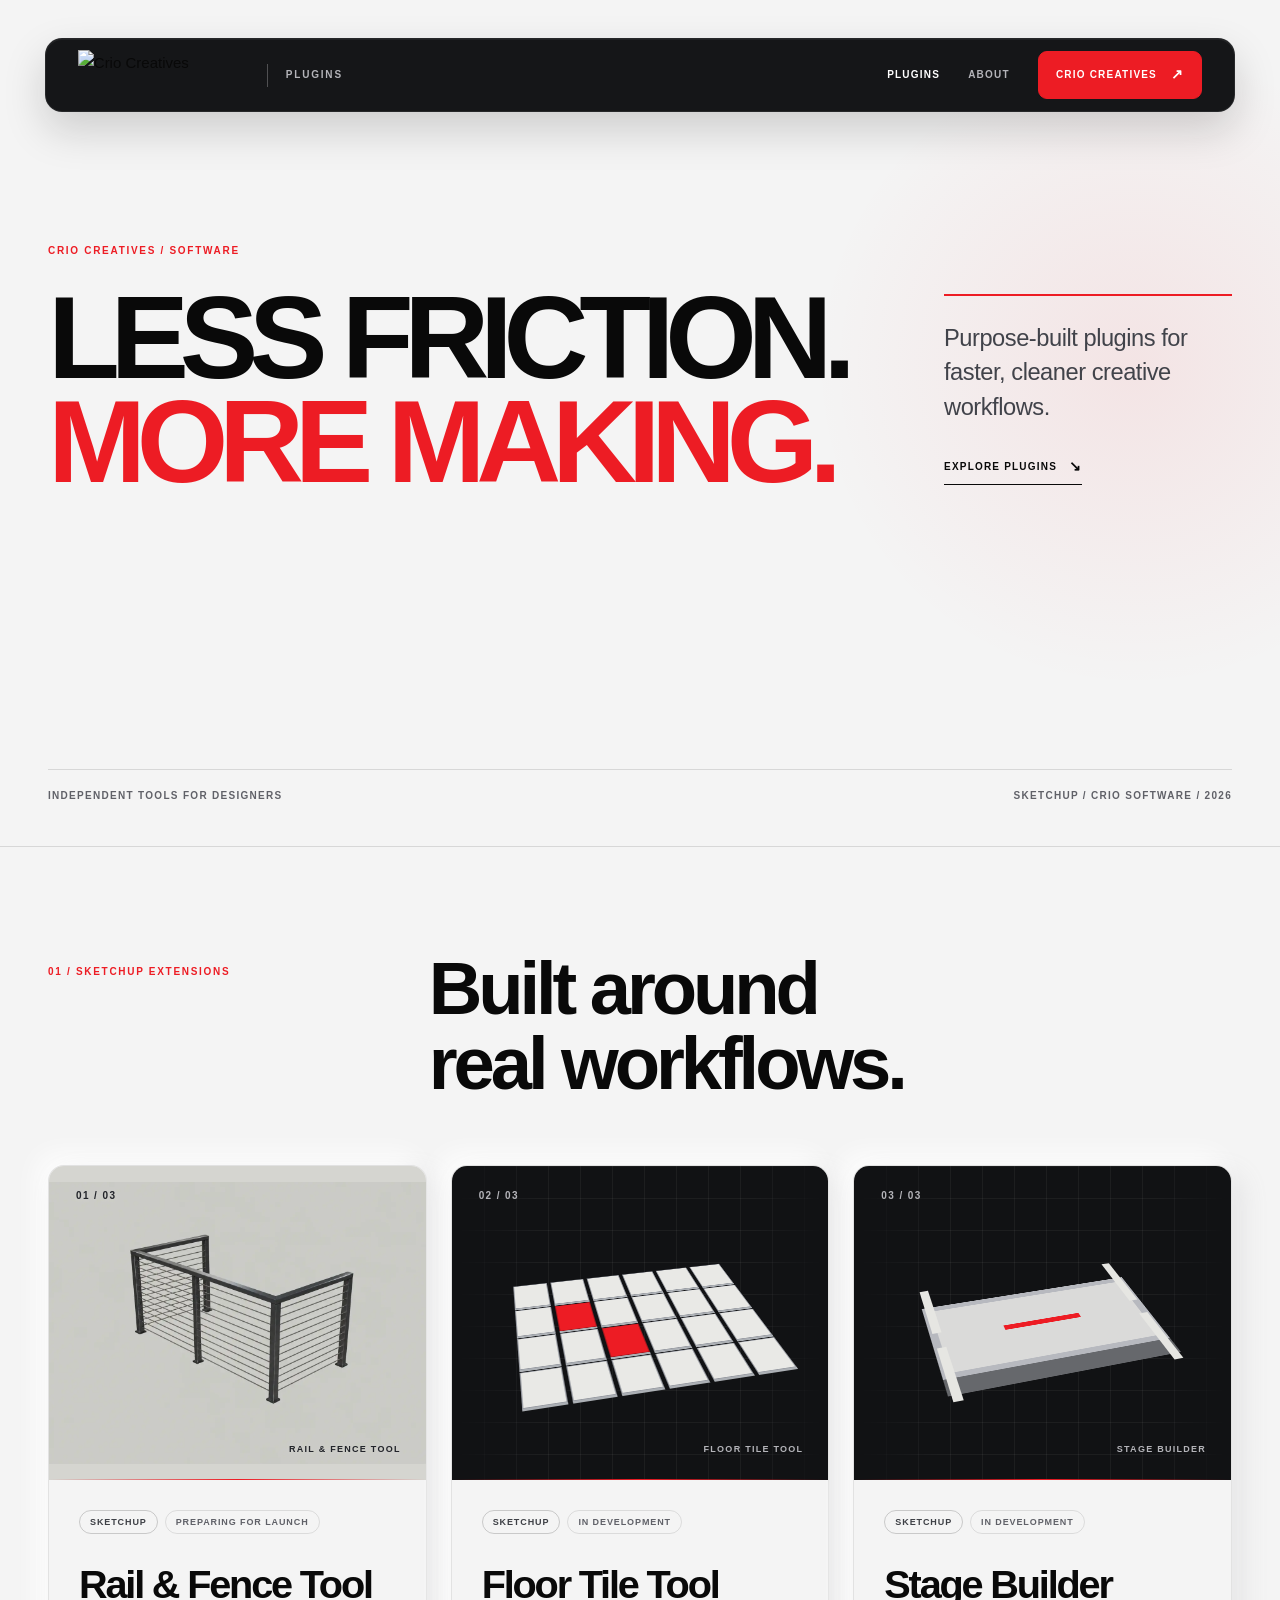
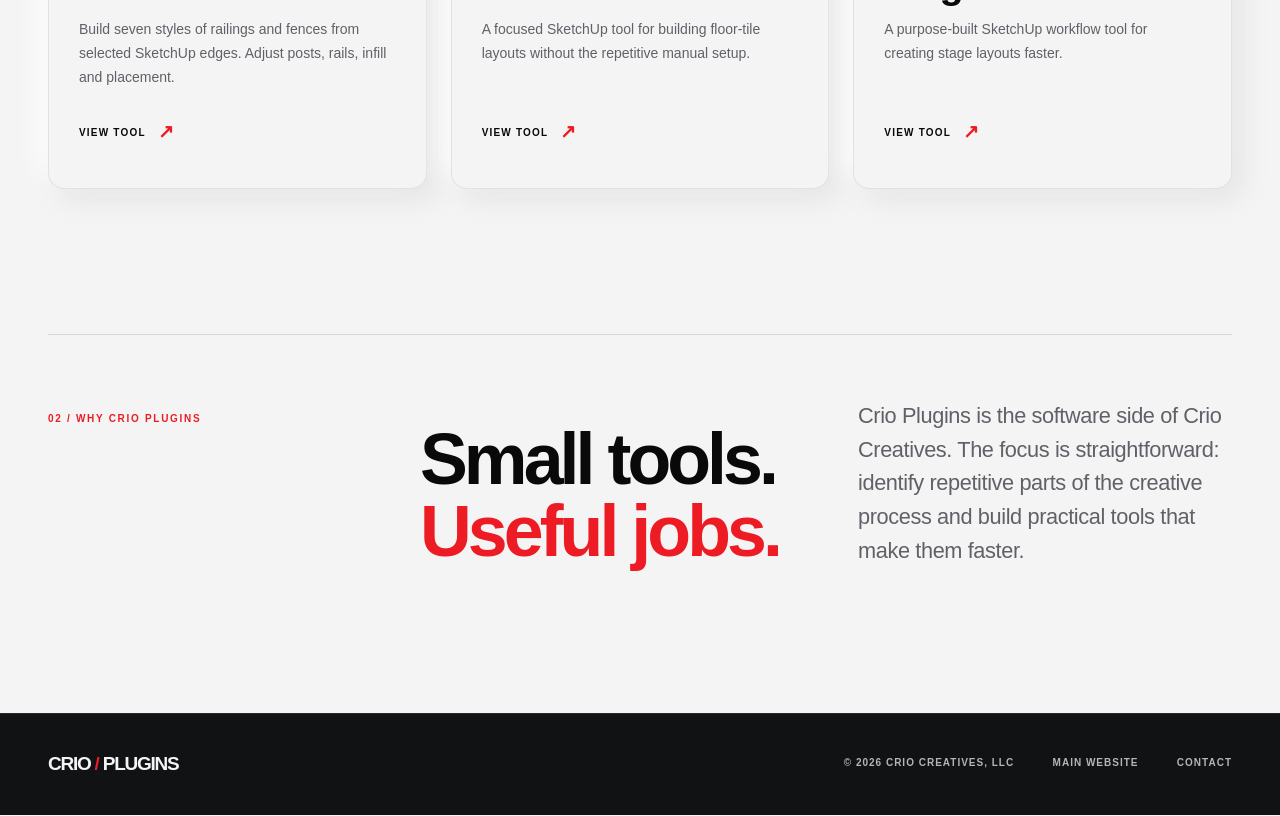
==== index.html @ ac2f6538 "Launch Rail & Fence Tool product presentation and preset gallery" ====
<!doctype html>
<html lang="en">
<head>
<meta charset="utf-8">
<meta name="viewport" content="width=device-width,initial-scale=1,viewport-fit=cover">
<meta name="description" content="Purpose-built SketchUp plugins and creative workflow tools from Crio Creatives.">
<meta name="theme-color" content="#F4F4F4">
<title>Crio Plugins — SketchUp Workflow Extensions | Crio Creatives</title>
<link rel="icon" type="image/png" href="https://criocreatives.com/assets/logos/Crio%20Creatives%20Logo%20favicon.png">
<link rel="stylesheet" href="/style.css?v=3">
</head>
<body>
<a class="skip-link" href="#main">Skip to content</a>
<header class="site-header" id="site-header">
  <div class="header-inner">
    <a class="brand" href="/" aria-label="Crio Plugins home"><img class="header-logo" src="https://criocreatives.com/assets/logos/Crio%20Creatives%20Logo%20wide%20white.svg" alt="Crio Creatives"><span class="brand-section">Plugins</span></a>
    <button class="menu-toggle" type="button" aria-controls="site-nav" aria-expanded="false">Menu</button>
    <nav class="site-nav" id="site-nav" aria-label="Primary navigation">
      <a href="/#plugins" aria-current="page">Plugins</a>
      <a href="/#about">About</a>
      <a class="nav-main" href="https://criocreatives.com/">Crio Creatives</a>
    </nav>
  </div>
</header>
<main id="main">
  <section class="hero" aria-labelledby="hero-title">
    <div class="frame hero-grid">
      <div><p class="eyebrow">Crio Creatives / Software</p><h1 id="hero-title">Less friction.<br><em>More making.</em></h1></div>
      <div class="hero-side"><p>Purpose-built plugins for faster, cleaner creative workflows.</p><a class="text-link" href="#plugins">Explore plugins</a></div>
    </div>
    <div class="frame hero-rule"><span>Independent tools for designers</span><span>SketchUp / Crio software / 2026</span></div>
  </section>
  <section class="plugins" id="plugins" aria-labelledby="plugins-title">
    <div class="frame">
      <div class="section-head"><p class="eyebrow">01 / SketchUp extensions</p><h2 id="plugins-title">Built around<br>real workflows.</h2></div>
      <div class="product-grid">
    <a class="tool-card" href="/rail-fence-tool/" aria-label="View Rail & Fence Tool">
      <div class="tool-visual tool-visual--photo" aria-hidden="true"><span class="product-number">01 / 03</span><img class="card-product-image" src="/assets/rail-fence/cable-railing.webp" alt="" loading="lazy" decoding="async"><span class="visual-label">RAIL &amp; FENCE TOOL</span></div>
      <div class="tool-info"><div class="tags"><span class="tag">SketchUp</span><span class="tag muted">Preparing for launch</span></div>
        <h3>Rail &amp; Fence Tool</h3><p>Build seven styles of railings and fences from selected SketchUp edges. Adjust posts, rails, infill and placement.</p><span class="view">View tool</span>
      </div>
    </a>
    <a class="tool-card" href="/floor-tile-tool/" aria-label="View Floor Tile Tool">
      <div class="tool-visual tile-visual" aria-hidden="true"><span class="product-number">02 / 03</span><div class="tile-field"><i></i><i></i><i></i><i></i><i></i><i></i><i></i><i></i><i></i><i></i><i></i><i></i><i></i><i></i><i></i><i></i><i></i><i></i><i></i><i></i><i></i><i></i><i></i><i></i></div><span class="visual-label">FLOOR TILE TOOL</span></div>
      <div class="tool-info"><div class="tags"><span class="tag">SketchUp</span><span class="tag muted">In development</span></div>
        <h3>Floor Tile Tool</h3><p>A focused SketchUp tool for building floor-tile layouts without the repetitive manual setup.</p><span class="view">View tool</span>
      </div>
    </a>
    <a class="tool-card" href="/stage-builder/" aria-label="View Stage Builder">
      <div class="tool-visual stage-visual" aria-hidden="true"><span class="product-number">03 / 03</span><div class="stage-art"><div class="deck"></div><i></i><i></i><i></i><i></i></div><span class="visual-label">STAGE BUILDER</span></div>
      <div class="tool-info"><div class="tags"><span class="tag">SketchUp</span><span class="tag muted">In development</span></div>
        <h3>Stage Builder</h3><p>A purpose-built SketchUp workflow tool for creating stage layouts faster.</p><span class="view">View tool</span>
      </div>
    </a>
      </div>
    </div>
  </section>
  <section class="manifesto" id="about" aria-labelledby="about-title">
    <div class="frame manifesto-inner"><p class="eyebrow">02 / Why Crio Plugins</p><div class="manifesto-grid">
      <h2 id="about-title">Small tools.<br><span class="accent">Useful jobs.</span></h2>
      <p>Crio Plugins is the software side of Crio Creatives. The focus is straightforward: identify repetitive parts of the creative process and build practical tools that make them faster.</p>
    </div></div>
  </section>
</main>
<footer><div class="frame footer-inner"><a href="/" class="footer-wordmark" aria-label="Crio Plugins home">CRIO <i>/</i> PLUGINS</a><div class="footer-meta"><span>© 2026 Crio Creatives, LLC</span><a href="https://criocreatives.com/">Main website</a><a href="https://criocreatives.com/#contact">Contact</a></div></div></footer>
<script src="/site.js?v=3"></script>
<!-- LibreCounter analytics preserved -->
<img src="https://librecounter.org/hidden.svg" referrerpolicy="unsafe-url" alt="" width="1" height="1" style="position:absolute;width:1px;height:1px;overflow:hidden;clip:rect(0 0 0 0);white-space:nowrap">
</body></html>
---- style.css ----
/* Crio Plugins / Light Editorial x Restrained Neumorphism / October 2026 */
:root{
  color-scheme:light;
  --paper:#F4F4F4;--surface:#F4F4F4;--ink:#090909;--charcoal:#111214;
  --red:#ED1C24;--muted:#606168;--faint:#8B8D94;--line:rgba(9,9,9,.12);
  --display:Helvetica,Arial,sans-serif;
  --body:"Century Gothic","Avenir Next",Avenir,Arial,sans-serif;
  --raise:10px 10px 27px rgba(150,151,158,.16),-10px -10px 27px rgba(255,255,255,.95);
  --inset:inset 5px 5px 12px rgba(140,142,153,.14),inset -5px -5px 12px rgba(255,255,255,.92);
}
*,*::before,*::after{box-sizing:border-box}
html{scroll-behavior:smooth;scroll-padding-top:120px}
body{margin:0;min-width:320px;background:var(--paper);color:var(--ink);font:400 15px/1.7 var(--body);-webkit-font-smoothing:antialiased}
a{color:inherit;text-decoration:none}
button{font:inherit}
img{max-width:100%;display:block}
h1,h2,h3,h4{font-family:var(--display);letter-spacing:-.055em}
::selection{background:var(--red);color:#fff}
:focus-visible{outline:3px solid var(--red);outline-offset:5px}
.skip-link{position:absolute;top:-80px;left:20px;z-index:999;background:var(--red);color:white;padding:10px 18px}
.skip-link:focus{top:12px}
.frame{width:min(1360px,calc(100% - 96px));margin:0 auto}
.eyebrow,.micro{font:700 10px/1.5 var(--body);letter-spacing:.17em;text-transform:uppercase}
.eyebrow{margin:0 0 28px;color:var(--red)}
.micro{color:var(--faint)}
.rule{height:1px;background:var(--line)}
.accent{color:var(--red)}
/* Shared raised dark header and seamless scroll morph */
.site-header{
  position:fixed;top:var(--head-top,38px);left:var(--head-x,clamp(16px,3.5vw,64px));right:var(--head-x,clamp(16px,3.5vw,64px));
  z-index:100;min-height:74px;border-radius:var(--head-radius,17px);
  background:rgba(17,18,20,.98);border:1px solid rgba(255,255,255,.075);
  box-shadow:0 18px 42px rgba(15,16,20,.17),inset 0 1px 0 rgba(255,255,255,.05);
  backdrop-filter:blur(18px);-webkit-backdrop-filter:blur(18px);
}
.header-inner{display:flex;align-items:center;justify-content:space-between;gap:24px;min-height:72px;padding:6px clamp(17px,2.5vw,38px)}
.brand{display:flex;align-items:center;min-width:0;gap:18px}
.header-logo{width:171px;height:50px;object-fit:contain;object-position:left center}
.brand-section{display:inline-flex;align-items:center;min-height:23px;padding-left:18px;border-left:1px solid rgba(255,255,255,.25);font:700 10px/1.2 var(--body);letter-spacing:.18em;text-transform:uppercase;color:#B4B4B9}
.site-nav{display:flex;align-items:center;gap:clamp(16px,2.2vw,30px);font:700 10px/1.4 var(--body);letter-spacing:.12em;text-transform:uppercase}
.site-nav>a:not(.nav-main){color:#B4B4B9;transition:color .2s}
.site-nav>a:not(.nav-main):hover,.site-nav>a[aria-current="page"]{color:#fff}
.nav-main{display:inline-flex;align-items:center;gap:14px;border:1px solid var(--red);border-radius:9px;padding:13px 17px;background:var(--red);color:white;transition:transform .2s,background .2s}
.nav-main:hover{background:#c9141c;transform:translateY(-1px)}
.nav-main::after{content:"↗";font-size:14px;font-weight:700}
.menu-toggle{display:none;border:1px solid rgba(255,255,255,.2);border-radius:9px;background:#222327;color:#fff;padding:10px 15px;font-size:11px;font-weight:700;letter-spacing:.1em;text-transform:uppercase;cursor:pointer}
/* Editorial landing hero */
.hero{position:relative;padding:clamp(195px,19vw,278px) 0 43px;min-height:min(870px,94svh);display:flex;flex-direction:column;justify-content:space-between;overflow:hidden}
.hero::before{content:"";position:absolute;top:2%;right:-16%;width:min(700px,62vw);aspect-ratio:1;border-radius:50%;background:radial-gradient(circle,rgba(237,28,36,.075),transparent 65%);pointer-events:none}
.hero-grid{display:grid;grid-template-columns:minmax(0,1.65fr) minmax(265px,.58fr);gap:clamp(42px,6vw,120px);align-items:end;position:relative}
.hero h1{font-size:clamp(68px,9.2vw,154px);line-height:.88;margin:0;text-transform:uppercase;font-weight:800;letter-spacing:-.079em}
.hero h1 em{font-style:normal;color:var(--red)}
.hero-side{border-top:2px solid var(--red);padding-top:25px;margin-bottom:8px}
.hero-side p{font-size:clamp(18px,1.85vw,25px);line-height:1.45;letter-spacing:-.02em;color:#41434A;margin:0 0 28px}
.text-link,.back,.view,.inline-action{display:inline-flex;align-items:center;gap:12px;font:700 10px/1.3 var(--body);text-transform:uppercase;letter-spacing:.12em;padding-bottom:9px;border-bottom:1px solid var(--ink);transition:color .2s,border-color .2s}
.text-link::after,.inline-action::after{content:"↘";font-size:14px}
.text-link:hover,.back:hover,.inline-action:hover{color:var(--red);border-color:var(--red)}
.hero-rule{position:relative;display:flex;justify-content:space-between;gap:20px;padding-top:18px;border-top:1px solid var(--line);font:700 10px/1.5 var(--body);letter-spacing:.13em;text-transform:uppercase;color:var(--muted)}
/* Products */
.plugins{padding:105px 0 145px;border-top:1px solid var(--line)}
.section-head{display:grid;grid-template-columns:minmax(190px,.7fr) minmax(0,1.7fr);gap:50px;margin-bottom:63px;align-items:start}
.section-head h2{font-size:clamp(43px,5.8vw,86px);line-height:1.01;margin:0;max-width:1000px}
.section-head .eyebrow{margin-top:12px}
.product-grid{display:grid;grid-template-columns:repeat(3,minmax(0,1fr));gap:24px}
.tool-card{display:flex;flex-direction:column;min-width:0;overflow:hidden;border:1px solid rgba(9,9,9,.075);border-radius:16px;background:var(--surface);box-shadow:var(--raise);transition:transform .25s,box-shadow .25s,border-color .25s}
.tool-card:hover{transform:translateY(-5px);border-color:rgba(237,28,36,.35);box-shadow:13px 16px 33px rgba(136,139,149,.20),-9px -9px 24px rgba(255,255,255,.95)}
.tool-card:focus-visible{outline-offset:5px}
.tool-visual{min-height:280px;aspect-ratio:1.2;position:relative;display:grid;place-items:center;overflow:hidden;background:var(--charcoal);isolation:isolate}
.tool-visual::before,.showcase-illustration::before{content:"";position:absolute;inset:0;background-image:linear-gradient(rgba(255,255,255,.052) 1px,transparent 1px),linear-gradient(90deg,rgba(255,255,255,.052) 1px,transparent 1px);background-size:32px 32px;mask-image:linear-gradient(90deg,transparent,black 23%,black 80%,transparent);pointer-events:none}
.tool-visual::after{content:"";position:absolute;inset:auto 0 0;height:1px;background:linear-gradient(90deg,transparent,var(--red),transparent)}
.product-number,.visual-label{position:absolute;z-index:2;color:#B4B4B9;font:700 10px/1.4 var(--body);letter-spacing:.14em}
.product-number{left:27px;top:23px}.visual-label{bottom:24px;right:25px;text-transform:uppercase;font-size:9px}
.tool-info{padding:30px 30px 34px;min-height:308px;display:flex;flex-direction:column}
.tags{display:flex;flex-wrap:wrap;gap:7px}
.tag{display:inline-flex;align-items:center;border:1px solid rgba(9,9,9,.18);border-radius:999px;padding:5px 10px;font:700 9px/1.4 var(--body);letter-spacing:.10em;text-transform:uppercase;color:#3e4046}
.tag.muted{color:var(--muted);border-color:rgba(9,9,9,.1)}
.tool-info h3{font-size:clamp(28px,3.1vw,43px);line-height:1.03;margin:30px 0 12px}
.tool-info p{margin:0;font-size:14px;line-height:1.72;color:var(--muted);max-width:390px}
.view{margin-top:auto;padding-top:28px;align-self:flex-start;border-bottom:0;color:var(--ink)}
.view::after{content:"↗";color:var(--red);font-size:19px;transition:transform .2s}
.tool-card:hover .view::after{transform:translate(2px,-2px)}
/* Abstract CAD-like illustrations built from CSS to keep pages lightweight */
.tile-field{width:64%;aspect-ratio:1.2;display:grid;grid-template-columns:repeat(6,1fr);grid-template-rows:repeat(4,1fr);gap:4px;transform:perspective(540px) rotateX(56deg) rotateZ(-13deg);transition:transform .45s}
.tile-field i{display:block;background:#e9e9e6;border:1px solid #999ca3;box-shadow:0 3px 0 #acb0b5}
.tile-field i:nth-child(8),.tile-field i:nth-child(15){background:var(--red);border-color:#a8181e}
.tool-card:hover .tile-field{transform:perspective(540px) rotateX(53deg) rotateZ(-10deg) scale(1.055)}
.fence-art{width:64%;height:156px;position:relative;transform:perspective(610px) rotateY(-17deg);transition:transform .45s}
.fence-art i{position:absolute;bottom:0;width:12px;height:155px;background:#e6e6e2;box-shadow:3px 2px 0 #a7a8ad}
.fence-art i:nth-child(1){left:0}.fence-art i:nth-child(2){left:32%}.fence-art i:nth-child(3){left:64%}.fence-art i:nth-child(4){right:0}
.fence-art b{position:absolute;left:0;right:0;height:11px;background:#e6e6e2;box-shadow:0 4px 0 #aaabb0}
.fence-art b:nth-of-type(1){top:26px}.fence-art b:nth-of-type(2){bottom:29px}
.fence-art::after{content:"";position:absolute;left:32%;top:26px;width:12px;height:100px;background:var(--red)}
.tool-card:hover .fence-art{transform:perspective(610px) rotateY(-11deg) scale(1.055)}
.stage-art{width:67%;height:178px;position:relative;transform:perspective(700px) rotateX(56deg) rotateZ(-17deg);transition:transform .45s}
.stage-art .deck{position:absolute;inset:16% 6%;background:#dadad9;border:8px solid #b7b9bf;box-shadow:0 24px 0 #66686c}
.stage-art i{position:absolute;width:9px;height:150px;background:#e6e6e2;transform:rotateX(-57deg)}
.stage-art i:nth-of-type(1){left:7%;top:-40px}.stage-art i:nth-of-type(2){right:7%;top:-40px}.stage-art i:nth-of-type(3){left:7%;bottom:-39px}.stage-art i:nth-of-type(4){right:7%;bottom:-39px}
.stage-art::after{content:"";position:absolute;width:31%;height:8px;left:35%;top:46%;background:var(--red)}
.tool-card:hover .stage-art{transform:perspective(700px) rotateX(53deg) rotateZ(-14deg) scale(1.04)}
/* Studio mission */
.manifesto{padding:0 0 145px}
.manifesto-inner{border-top:1px solid var(--line);padding-top:64px;display:grid;grid-template-columns:minmax(200px,.55fr) 1.45fr;gap:clamp(35px,5vw,90px)}
.manifesto .eyebrow{margin-top:12px}
.manifesto-grid{display:grid;grid-template-columns:1fr 1fr;gap:clamp(36px,5vw,90px);align-items:end}
.manifesto h2{font-size:clamp(45px,5.6vw,82px);line-height:1;margin:0}
.manifesto-grid p{margin:0;color:var(--muted);font-size:clamp(17px,1.7vw,24px);line-height:1.55;letter-spacing:-.018em}
/* Shared product layouts */
.product-page{padding:clamp(180px,18vw,245px) 0 135px;min-height:80svh}
.product-topline{display:flex;align-items:center;justify-content:space-between;gap:18px}
.back{color:var(--ink)}.back::before{content:"←";font-size:16px;letter-spacing:0}
.product-hero{display:grid;grid-template-columns:minmax(0,1.5fr) minmax(260px,.52fr);gap:clamp(50px,7vw,120px);align-items:end;margin-top:clamp(70px,8vw,110px)}
.product-hero h1{font-size:clamp(64px,9.7vw,154px);line-height:.85;letter-spacing:-.075em;text-transform:uppercase;margin:0 0 34px}
.product-hero .lede{font-size:clamp(19px,2vw,28px);line-height:1.45;letter-spacing:-.025em;max-width:770px;margin:0;color:#4C4D54}
.facts{border-top:2px solid var(--ink);margin:0 0 8px}
.fact{display:grid;grid-template-columns:1fr auto;gap:18px;align-items:baseline;border-bottom:1px solid var(--line);padding:19px 0}
.fact dt{color:var(--muted);font:700 10px/1.5 var(--body);letter-spacing:.12em;text-transform:uppercase}
.fact dd{margin:0;text-align:right;font:700 12px/1.5 var(--body)}
.product-showcase{display:grid;grid-template-columns:minmax(0,1.2fr) minmax(0,.8fr);margin-top:90px;overflow:hidden;border-radius:16px;box-shadow:var(--raise);border:1px solid rgba(9,9,9,.08);background:var(--surface)}
.showcase-illustration{min-height:485px;position:relative;display:grid;place-items:center;overflow:hidden;background:var(--charcoal);isolation:isolate}
.showcase-illustration .tile-field{width:59%;max-width:420px}
.showcase-illustration .fence-art{width:63%;max-width:460px}
.showcase-illustration .stage-art{width:63%;max-width:460px}
.showcase-code{position:absolute;top:28px;left:32px;color:#B4B4B9;font:700 10px/1.5 var(--body);letter-spacing:.16em;text-transform:uppercase}
.showcase-copy{padding:clamp(33px,5.1vw,75px);display:flex;flex-direction:column;justify-content:center}
.showcase-copy .eyebrow{margin-bottom:25px}
.showcase-copy h2{font-size:clamp(40px,4.1vw,70px);line-height:1;letter-spacing:-.06em;margin:0 0 24px}
.showcase-copy p:not(.eyebrow){margin:0;color:var(--muted);font-size:15px;line-height:1.8}
.release-pill{margin-top:35px;border-top:1px solid var(--line);padding-top:20px;color:#606168;font:700 10px/1.5 var(--body);letter-spacing:.1em;text-transform:uppercase}
.release-pill::before{content:"";display:inline-block;width:7px;height:7px;border-radius:50%;background:var(--red);margin-right:10px}
.detail-grid{display:grid;grid-template-columns:minmax(0,1fr) minmax(0,1fr);gap:clamp(45px,8vw,135px);padding-top:85px;margin-top:95px;border-top:1px solid var(--line)}
.detail-grid h2{font-size:clamp(36px,4.5vw,65px);line-height:1.06;letter-spacing:-.055em;margin:0;max-width:650px}
.feature-list{list-style:none;margin:0;padding:0;border-top:1px solid var(--line)}
.feature-list li{display:flex;gap:18px;align-items:start;border-bottom:1px solid var(--line);padding:19px 0;font-size:clamp(15px,1.32vw,18px);line-height:1.6;color:#41434a}
.feature-list li::before{content:"+";color:var(--red);font:700 21px/1 var(--display);margin-top:3px}
.next-panel{display:flex;justify-content:space-between;align-items:center;gap:36px;background:#EDEEF0;border:1px solid rgba(9,9,9,.06);box-shadow:var(--inset);border-radius:14px;margin-top:94px;padding:clamp(28px,4.2vw,55px)}
.next-panel h2{font-size:clamp(28px,3.1vw,45px);line-height:1.08;margin:0}
.next-panel .eyebrow{margin:0 0 13px}
.inline-action{white-space:nowrap}
/* Footer */
footer{background:var(--charcoal);color:#B4B4B9;border-top:1px solid #27292c;padding:40px 0 42px}
.footer-inner{display:flex;align-items:center;justify-content:space-between;gap:30px;flex-wrap:wrap;font:700 10px/1.6 var(--body);letter-spacing:.1em;text-transform:uppercase}
.footer-wordmark{color:#F4F4F4;font:700 19px/1 var(--display);letter-spacing:-.065em}
.footer-wordmark i{font-style:normal;color:var(--red)}
.footer-inner a{transition:color .2s}.footer-inner a:hover{color:#fff}
.footer-meta{display:flex;gap:clamp(20px,3vw,42px);flex-wrap:wrap}
@media(max-width:1100px){
 .frame{width:calc(100% - 64px)}
 .product-grid{grid-template-columns:repeat(2,minmax(0,1fr))}
 .hero h1{font-size:clamp(65px,9vw,120px)}
 .tool-visual{min-height:270px}
 .manifesto-inner{grid-template-columns:1fr}
 .manifesto-grid{gap:30px}
}
@media(max-width:760px){
 html{scroll-padding-top:90px}
 .frame{width:calc(100% - 38px)}
 .site-header{top:var(--head-top,22px);left:var(--head-x,14px);right:var(--head-x,14px);min-height:65px}
 .header-inner{min-height:63px;padding:7px 13px}
 .header-logo{width:134px;height:38px}
 .brand{gap:10px}.brand-section{padding-left:10px;font-size:9px;letter-spacing:.13em}
 .menu-toggle{display:inline-flex}
 .site-nav{display:none;position:absolute;top:calc(100% + 8px);left:0;right:0;flex-direction:column;align-items:stretch;gap:4px;border-radius:12px;padding:14px;background:var(--charcoal);border:1px solid rgba(255,255,255,.09);box-shadow:0 20px 30px rgba(0,0,0,.17)}
 .site-nav.open{display:flex}
 .site-nav>a:not(.nav-main){padding:13px 11px;border-bottom:1px solid rgba(255,255,255,.08)}
 .nav-main{justify-content:space-between;margin-top:6px}
 .hero{min-height:auto;padding:166px 0 35px}
 .hero-grid{grid-template-columns:1fr;gap:45px}
 .hero h1{font-size:clamp(54px,13vw,95px)}
 .hero-side{max-width:430px;margin-bottom:30px}
 .hero-rule{gap:12px}
 .plugins{padding:74px 0 100px}
 .section-head{grid-template-columns:1fr;gap:6px;margin-bottom:39px}
 .section-head h2{font-size:clamp(42px,9vw,66px)}
 .product-grid{grid-template-columns:1fr;gap:21px}
 .tool-card{display:grid;grid-template-columns:1fr 1fr}
 .tool-visual{min-height:275px;aspect-ratio:auto}
 .tool-info{min-height:275px;padding:23px}
 .tool-info h3{font-size:clamp(27px,4.5vw,38px);margin-top:23px}
 .manifesto{padding-bottom:90px}
 .manifesto-inner{padding-top:45px;gap:20px}
 .manifesto-grid{grid-template-columns:1fr;gap:23px}
 .product-page{padding:158px 0 90px}
 .product-hero{grid-template-columns:1fr;gap:50px;margin-top:70px}
 .product-hero h1{font-size:clamp(58px,12vw,100px)}
 .facts{max-width:none}
 .product-showcase{grid-template-columns:1fr;margin-top:66px}
 .showcase-illustration{min-height:330px}
 .showcase-copy{padding:38px}
 .detail-grid{grid-template-columns:1fr;gap:34px;margin-top:70px;padding-top:55px}
 .next-panel{margin-top:70px}
 .footer-inner{align-items:start}
}
@media(max-width:520px){
 .hero h1{font-size:clamp(51px,14vw,75px)}
 .hero-side p{font-size:19px}
 .hero-rule span:last-child{display:none}
 .tool-card{display:flex}
 .tool-visual{min-height:245px;aspect-ratio:1.4}
 .tool-info{min-height:270px;padding:28px}
 .tool-info h3{font-size:35px}
 .product-hero h1{font-size:clamp(57px,14vw,79px)}
 .product-topline .micro{display:none}
 .product-showcase{border-radius:12px}
 .showcase-illustration{min-height:275px}
 .showcase-copy{padding:30px}
 .showcase-copy h2{font-size:44px}
 .next-panel{flex-direction:column;align-items:start;gap:26px}
 .footer-inner{flex-direction:column;gap:23px}
}
@media(prefers-reduced-motion:reduce){
 *,*::before,*::after{animation-duration:.01ms!important;animation-iteration-count:1!important;scroll-behavior:auto!important;transition-duration:.01ms!important}
}


/* Rail & Fence Tool — product launch presentation */
.tool-visual--photo{background:#d5d5d0}
.tool-visual--photo::before{display:none}
.tool-visual--photo .card-product-image{position:absolute;inset:0;width:100%;height:100%;object-fit:contain;object-position:center;transition:transform .4s ease}
.tool-card:hover .tool-visual--photo .card-product-image{transform:scale(1.045)}
.tool-visual--photo .product-number,.tool-visual--photo .visual-label{color:#22242a;text-shadow:0 1px 4px #d5d5d0}
.rail-product .rail-product-hero h1{font-size:clamp(58px,8.7vw,136px);line-height:.89}
.rail-hero-actions{display:flex;align-items:center;gap:29px;flex-wrap:wrap;margin-top:33px}
.rail-button{display:inline-flex;align-items:center;justify-content:center;border-radius:9px;background:var(--red);color:#fff;padding:15px 21px;font:700 11px/1.3 var(--body);text-transform:uppercase;letter-spacing:.08em;transition:background .2s,transform .2s}
.rail-button:hover{background:#cb1620;transform:translateY(-2px)}
.rail-hero-visual{margin-top:76px;background:#d5d5d0;border-radius:15px;overflow:hidden;border:1px solid var(--line)}
.rail-hero-visual img{width:100%;max-height:660px;object-fit:contain;object-position:center}
.rail-visual-credit{display:flex;justify-content:space-between;gap:20px;padding:15px 25px;background:#161719;color:#dbdcde;text-transform:uppercase;letter-spacing:.13em;font:700 10px/1.4 var(--body)}
.rail-intro{display:grid;grid-template-columns:.6fr 1.5fr;gap:70px;padding:105px 0;border-bottom:1px solid var(--line)}
.rail-intro h2,.rail-section-heading h2{font-size:clamp(40px,5.2vw,76px);line-height:1.05;margin:0;letter-spacing:-.06em}
.rail-intro p:not(.eyebrow){font-size:clamp(17px,1.9vw,24px);line-height:1.55;max-width:850px;color:var(--muted);margin:28px 0 0}
.rail-section-heading{display:grid;grid-template-columns:.6fr 1.5fr;gap:70px;align-items:start;margin-bottom:43px}
.rail-section-heading>div>p{color:var(--muted);font-size:16px;line-height:1.65;margin:20px 0 0;max-width:690px}
.rail-presets-section,.rail-capabilities,.rail-workflow{padding-top:105px}
.rail-preset-grid{display:grid;grid-template-columns:repeat(3,minmax(0,1fr));gap:24px}
.rail-preset{margin:0;min-width:0;border-radius:14px;overflow:hidden;border:1px solid rgba(9,9,9,.10);background:var(--surface);box-shadow:var(--raise)}
.rail-preset>a{display:block;background:#d3d3cd;overflow:hidden;aspect-ratio:4/3}
.rail-preset img{width:100%;height:100%;object-fit:contain;transition:transform .35s ease}
.rail-preset a:hover img{transform:scale(1.05)}
.rail-preset figcaption{display:flex;gap:18px;align-items:flex-start;padding:22px 23px 26px;min-height:132px}
.rail-preset-num{color:var(--red);font:700 10px/1.6 var(--body)}
.rail-preset figcaption strong{display:block;font:700 19px/1.16 var(--display);letter-spacing:-.035em;margin:0 0 9px}
.rail-preset figcaption small{display:block;font:400 12px/1.55 var(--body);color:var(--muted)}
.rail-feature-grid{display:grid;grid-template-columns:repeat(3,minmax(0,1fr));gap:0;border-top:1px solid var(--line);border-left:1px solid var(--line)}
.rail-feature-grid article{padding:34px 30px 39px;border-right:1px solid var(--line);border-bottom:1px solid var(--line)}
.rail-feature-grid article>span{display:block;color:var(--red);font:700 10px/1.6 var(--body);letter-spacing:.12em}
.rail-feature-grid h3{font-size:clamp(23px,2.3vw,34px);line-height:1.1;margin:45px 0 14px}
.rail-feature-grid p{margin:0;color:var(--muted);font:400 14px/1.75 var(--body)}
.rail-workflow-steps{list-style:none;margin:0;display:grid;grid-template-columns:repeat(4,minmax(0,1fr));gap:18px;padding:0}
.rail-workflow-steps li{padding:26px 23px 30px;border:1px solid var(--line);border-radius:12px;box-shadow:var(--raise);display:flex;flex-direction:column;gap:48px;min-width:0}
.rail-workflow-steps b{font:700 12px/1 var(--body);color:var(--red)}
.rail-workflow-steps strong{display:block;font:700 22px/1.2 var(--display);letter-spacing:-.03em;margin-bottom:12px}
.rail-workflow-steps small{display:block;font:400 13px/1.65 var(--body);color:var(--muted)}
.rail-usage-note{margin-top:80px;padding:22px 27px;background:#e9e9e9;border-radius:12px;border:1px solid var(--line)}
.rail-usage-note h3{font:700 14px/1.5 var(--display);letter-spacing:-.02em;margin:0 0 9px}
.rail-usage-note p{margin:0;font:400 12px/1.7 var(--body);color:#5f6067}
.rail-launch-panel p:not(.eyebrow){margin:17px 0 0;color:var(--muted);max-width:470px}
@media(max-width:1100px){
.rail-preset-grid{grid-template-columns:repeat(2,minmax(0,1fr))}
.rail-feature-grid{grid-template-columns:repeat(2,minmax(0,1fr))}
.rail-workflow-steps{grid-template-columns:repeat(2,minmax(0,1fr))}
}
@media(max-width:760px){
.rail-product .rail-product-hero h1{font-size:clamp(58px,12vw,96px)}
.rail-section-heading,.rail-intro{grid-template-columns:1fr;gap:15px}
.rail-intro{padding:72px 0}.rail-presets-section,.rail-capabilities,.rail-workflow{padding-top:72px}
.rail-hero-visual{margin-top:54px}.rail-visual-credit{font-size:9px}
.rail-preset-grid{gap:17px}.rail-feature-grid article{padding:26px 23px 32px}
.rail-workflow-steps{gap:15px}
}
@media(max-width:520px){
.rail-preset-grid,.rail-feature-grid,.rail-workflow-steps{grid-template-columns:1fr}
.rail-hero-actions{gap:20px}
.rail-product .rail-product-hero h1{font-size:clamp(55px,12.2vw,75px)}
.rail-visual-credit span:last-child{display:none}
.rail-preset figcaption{min-height:auto}
.rail-feature-grid article h3{margin-top:28px}
.rail-workflow-steps li{gap:25px}
}
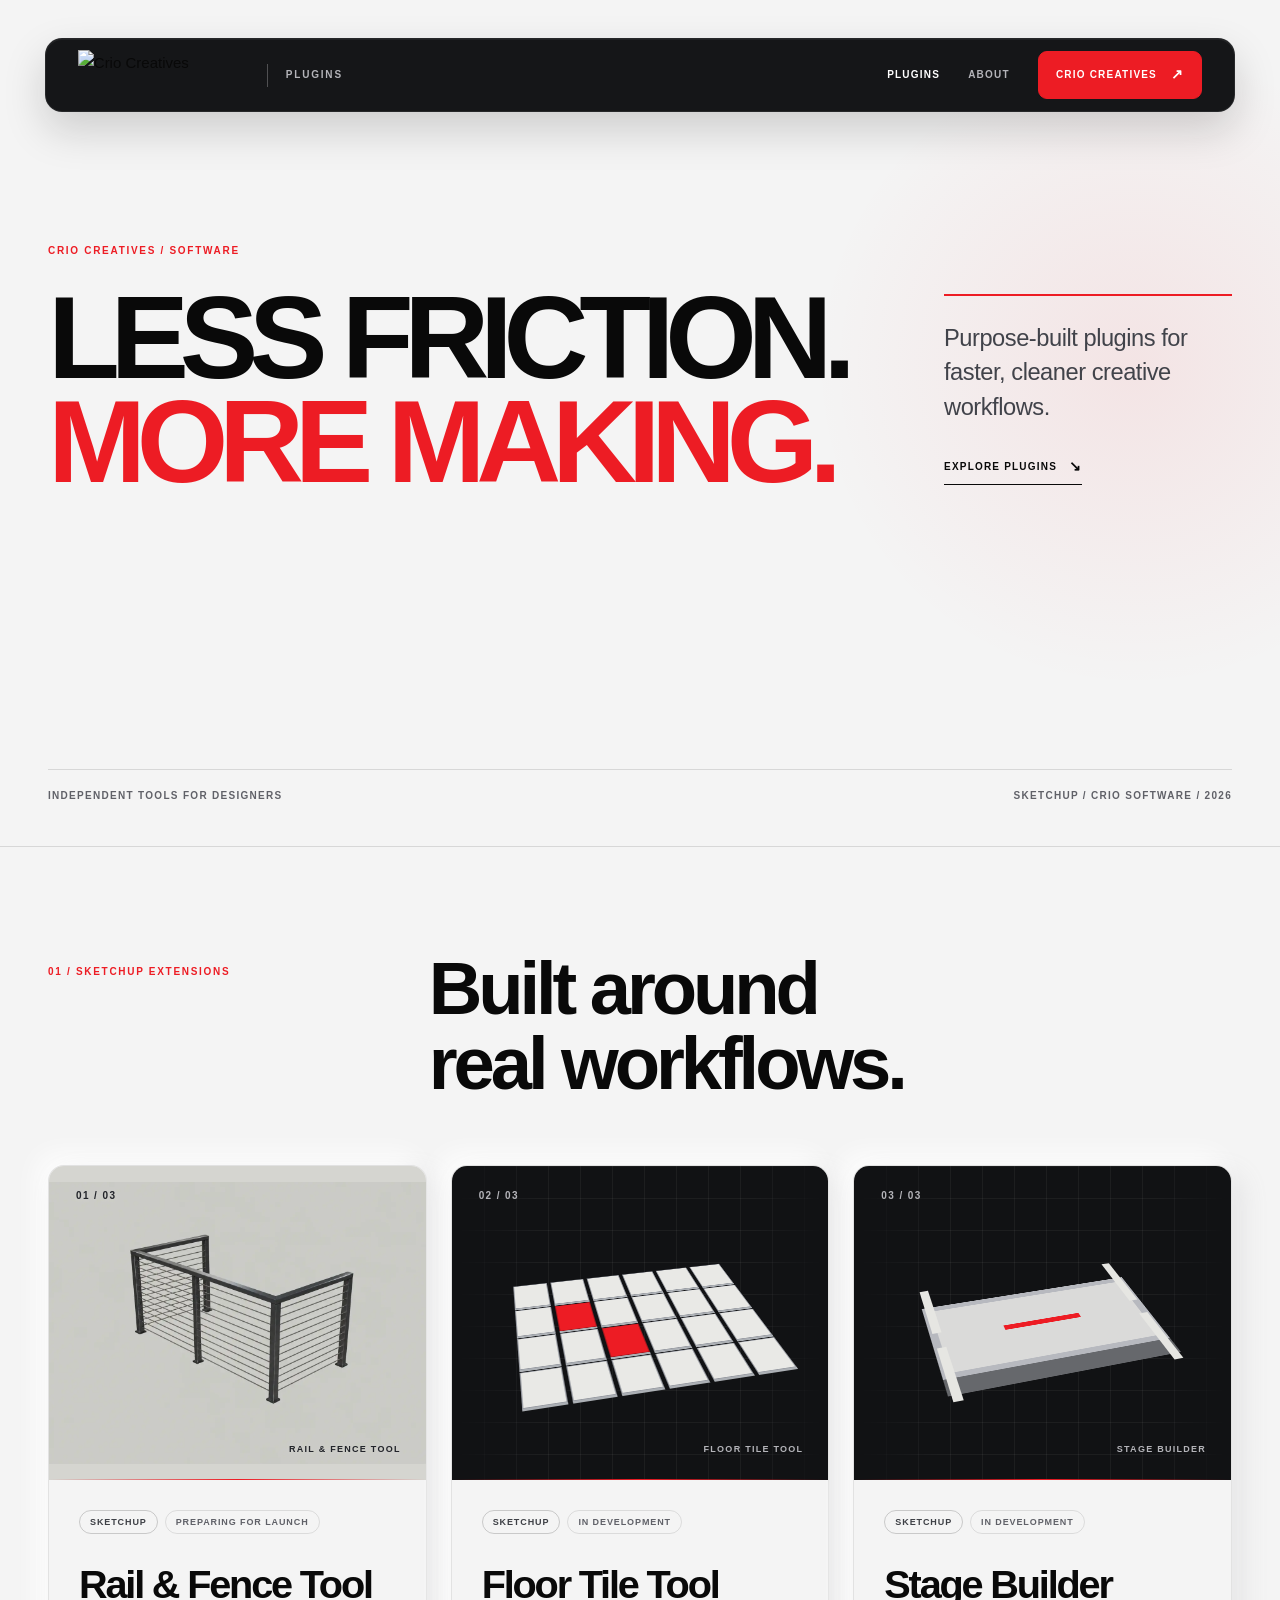
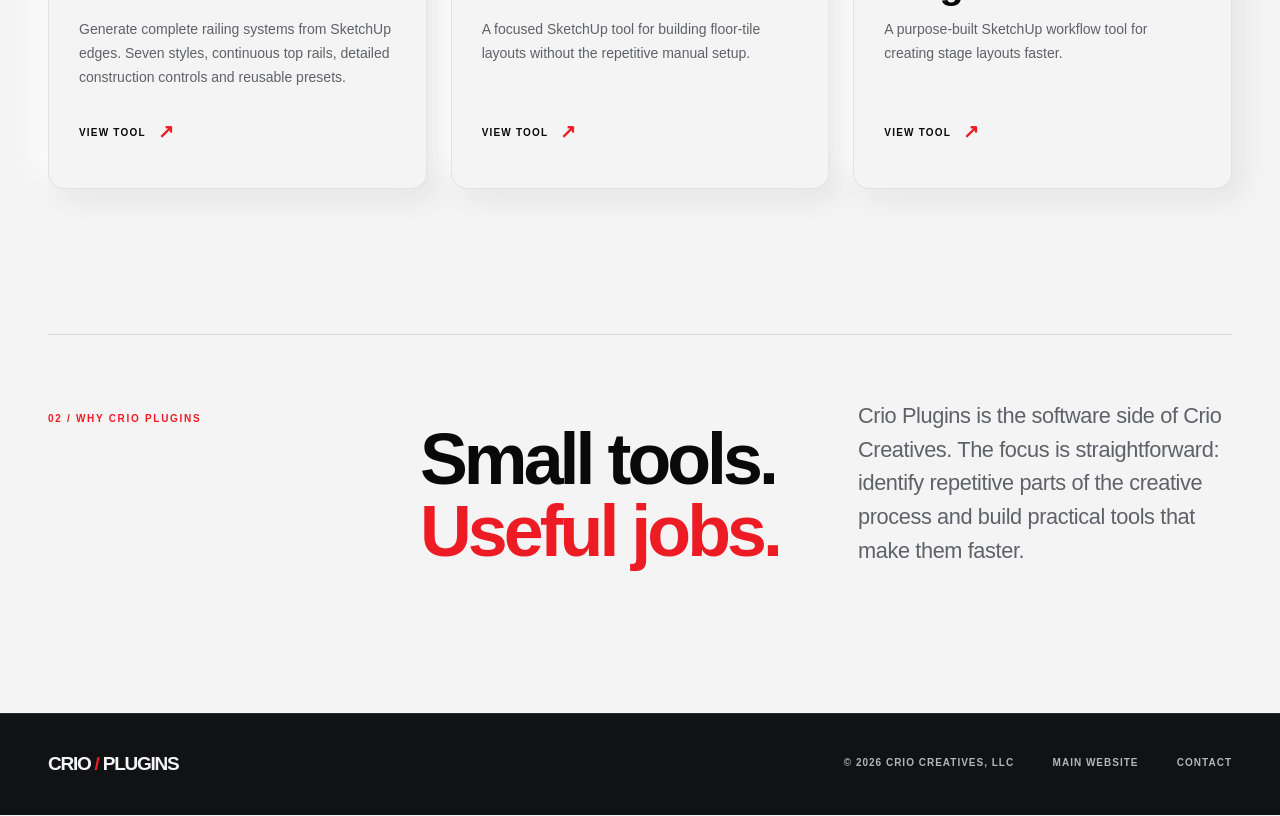
==== commit 39d42d26: "Refresh Rail & Fence Tool product card" ====
--- a/index.html
+++ b/index.html
@@ -7,7 +7,7 @@
 <meta name="theme-color" content="#F4F4F4">
 <title>Crio Plugins — SketchUp Workflow Extensions | Crio Creatives</title>
 <link rel="icon" type="image/png" href="https://criocreatives.com/assets/logos/Crio%20Creatives%20Logo%20favicon.png">
-<link rel="stylesheet" href="/style.css?v=3">
+<link rel="stylesheet" href="/style.css?v=5">
 </head>
 <body>
 <a class="skip-link" href="#main">Skip to content</a>
@@ -37,7 +37,7 @@
     <a class="tool-card" href="/rail-fence-tool/" aria-label="View Rail & Fence Tool">
       <div class="tool-visual tool-visual--photo" aria-hidden="true"><span class="product-number">01 / 03</span><img class="card-product-image" src="/assets/rail-fence/cable-railing.webp" alt="" loading="lazy" decoding="async"><span class="visual-label">RAIL &amp; FENCE TOOL</span></div>
       <div class="tool-info"><div class="tags"><span class="tag">SketchUp</span><span class="tag muted">Preparing for launch</span></div>
-        <h3>Rail &amp; Fence Tool</h3><p>Build seven styles of railings and fences from selected SketchUp edges. Adjust posts, rails, infill and placement.</p><span class="view">View tool</span>
+        <h3>Rail &amp; Fence Tool</h3><p>Generate complete railing systems from SketchUp edges. Seven styles, continuous top rails, detailed construction controls and reusable presets.</p><span class="view">View tool</span>
       </div>
     </a>
     <a class="tool-card" href="/floor-tile-tool/" aria-label="View Floor Tile Tool">
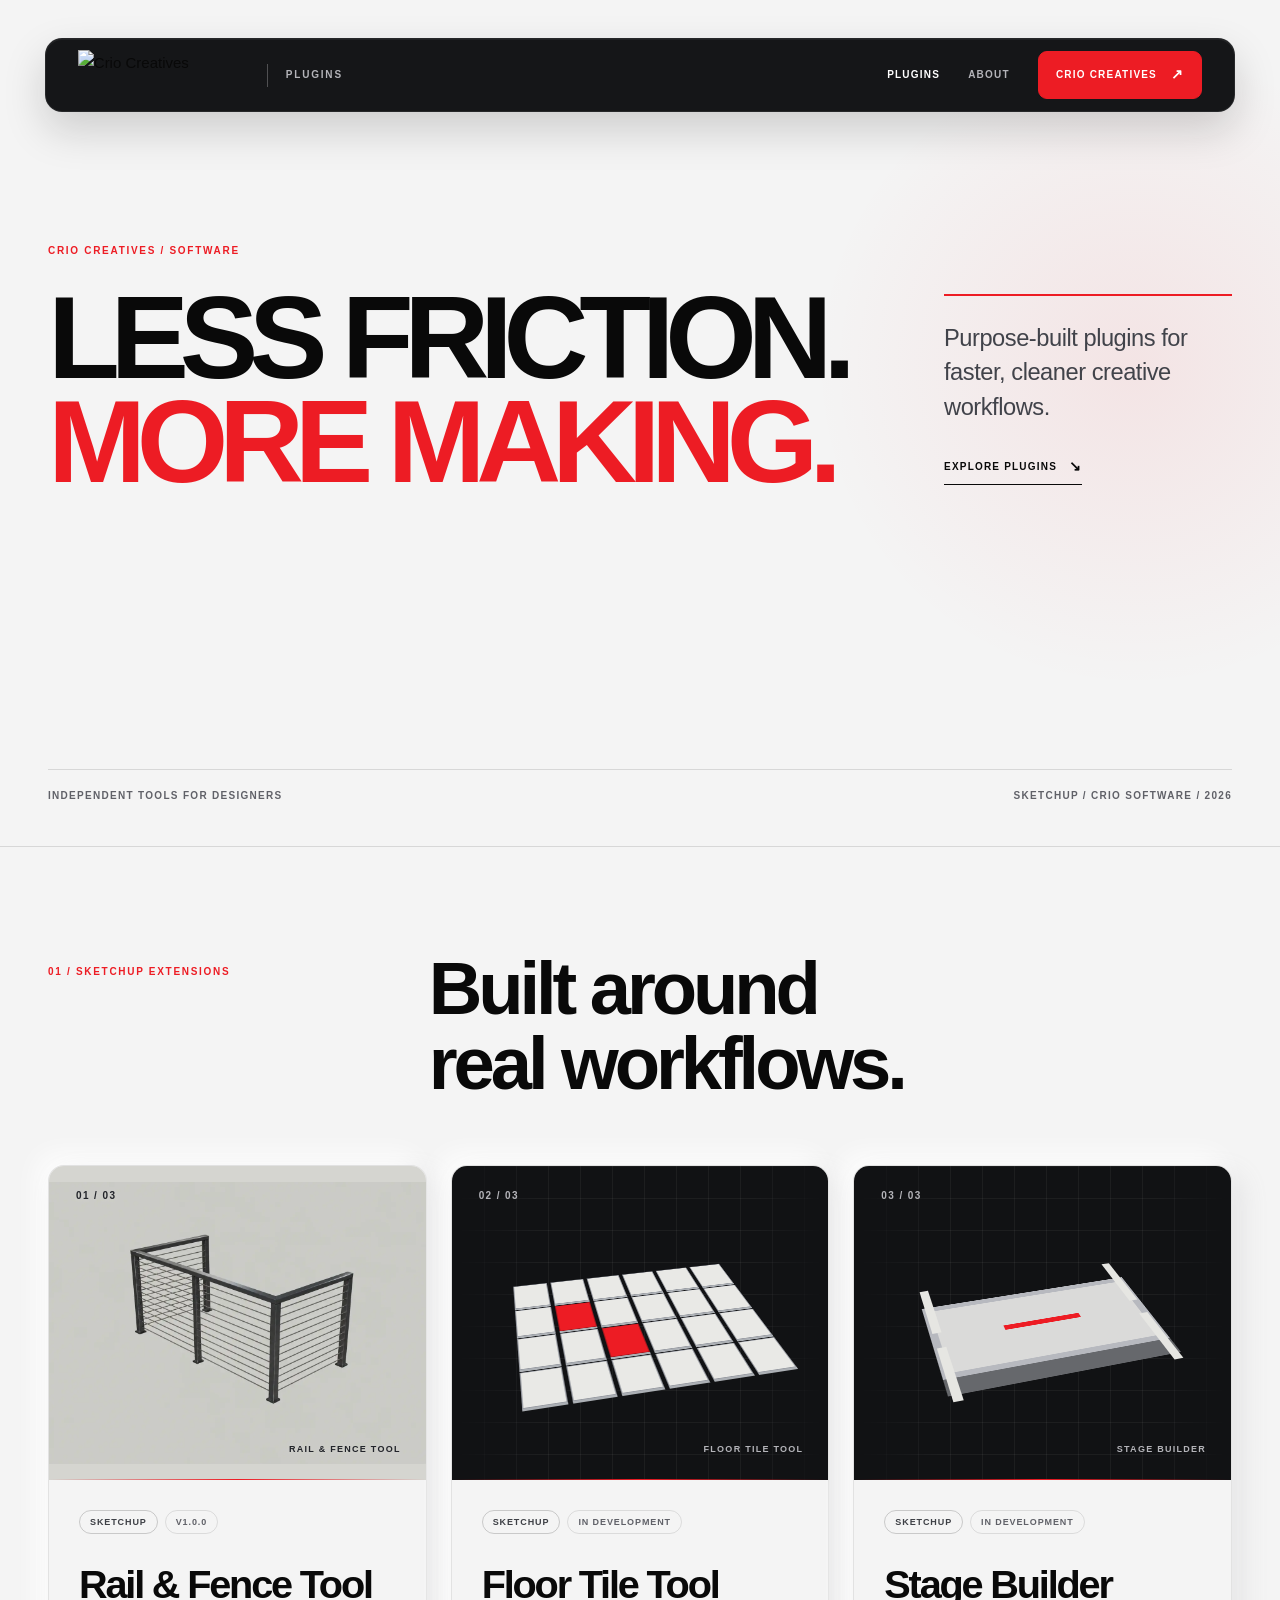
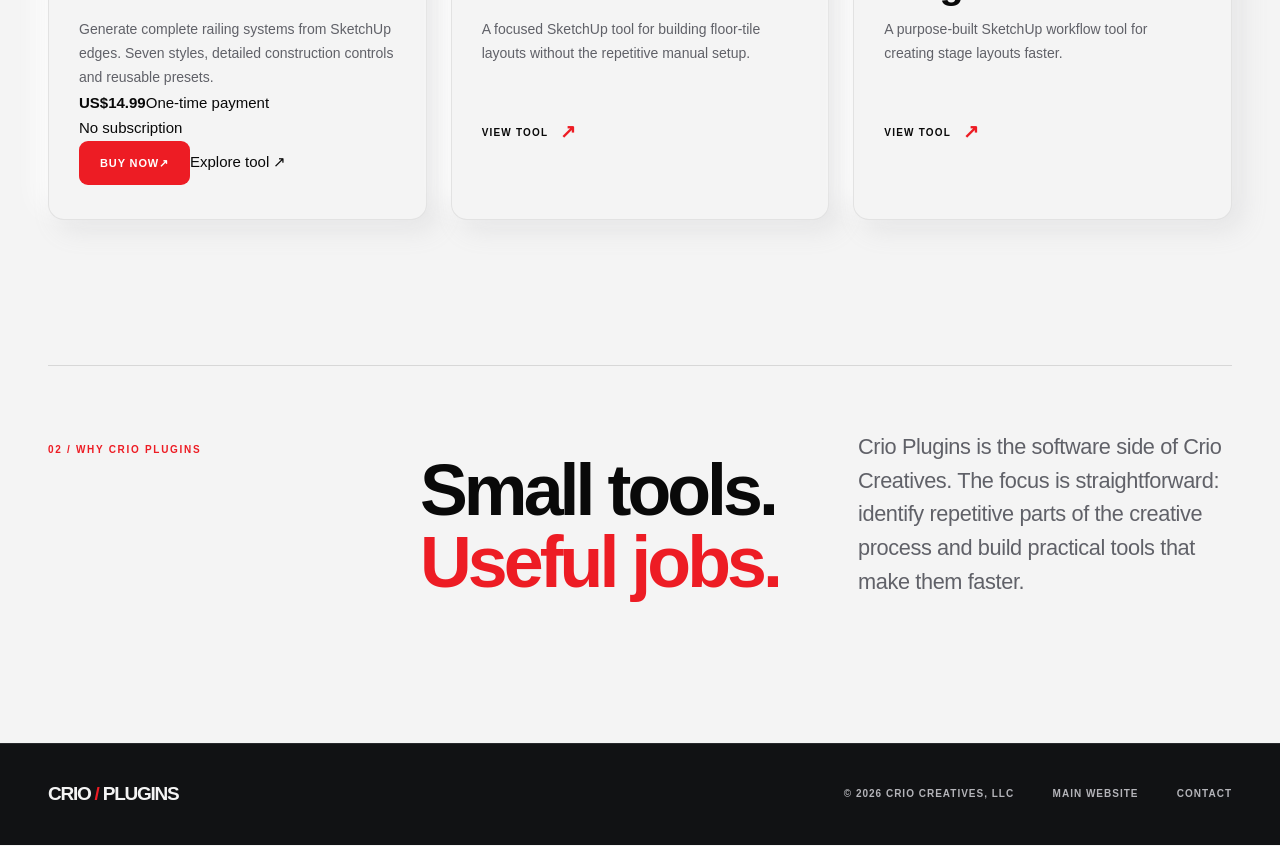
==== commit 9b87752a: "Add one-time purchase and Stripe CTA to Rail & Fence listing" ====
--- a/index.html
+++ b/index.html
@@ -7,7 +7,7 @@
 <meta name="theme-color" content="#F4F4F4">
 <title>Crio Plugins — SketchUp Workflow Extensions | Crio Creatives</title>
 <link rel="icon" type="image/png" href="https://criocreatives.com/assets/logos/Crio%20Creatives%20Logo%20favicon.png">
-<link rel="stylesheet" href="/style.css?v=5">
+<link rel="stylesheet" href="/style.css?v=6">
 </head>
 <body>
 <a class="skip-link" href="#main">Skip to content</a>
@@ -34,12 +34,14 @@
     <div class="frame">
       <div class="section-head"><p class="eyebrow">01 / SketchUp extensions</p><h2 id="plugins-title">Built around<br>real workflows.</h2></div>
       <div class="product-grid">
-    <a class="tool-card" href="/rail-fence-tool/" aria-label="View Rail & Fence Tool">
-      <div class="tool-visual tool-visual--photo" aria-hidden="true"><span class="product-number">01 / 03</span><img class="card-product-image" src="/assets/rail-fence/cable-railing.webp" alt="" loading="lazy" decoding="async"><span class="visual-label">RAIL &amp; FENCE TOOL</span></div>
-      <div class="tool-info"><div class="tags"><span class="tag">SketchUp</span><span class="tag muted">Preparing for launch</span></div>
-        <h3>Rail &amp; Fence Tool</h3><p>Generate complete railing systems from SketchUp edges. Seven styles, continuous top rails, detailed construction controls and reusable presets.</p><span class="view">View tool</span>
+    <article class="tool-card tool-card--available" aria-label="Rail & Fence Tool — US$14.99 one-time purchase">
+      <a class="tool-visual tool-visual--photo" href="/rail-fence-tool/" aria-label="Explore Rail & Fence Tool"><span class="product-number">01 / 03</span><img class="card-product-image" src="/assets/rail-fence/cable-railing.webp" alt="Rail & Fence Tool cable railing example" loading="lazy" decoding="async"><span class="visual-label">RAIL &amp; FENCE TOOL</span></a>
+      <div class="tool-info"><div class="tags"><span class="tag">SketchUp</span><span class="tag muted">v1.0.0</span></div>
+        <h3><a href="/rail-fence-tool/">Rail &amp; Fence Tool</a></h3><p>Generate complete railing systems from SketchUp edges. Seven styles, detailed construction controls and reusable presets.</p>
+        <div class="tool-purchase"><div class="tool-price"><strong>US$14.99</strong><span>One-time payment<br>No subscription</span></div>
+        <a class="rail-button tool-buy" href="https://buy.stripe.com/3cI5kEahl6Mp1k14q2aVa0h" aria-label="Buy Rail and Fence Tool for 14 dollars and 99 cents, one-time payment">Buy now <span aria-hidden="true">↗</span></a><a class="tool-more" href="/rail-fence-tool/">Explore tool <span aria-hidden="true">↗</span></a></div>
       </div>
-    </a>
+    </article>
     <a class="tool-card" href="/floor-tile-tool/" aria-label="View Floor Tile Tool">
       <div class="tool-visual tile-visual" aria-hidden="true"><span class="product-number">02 / 03</span><div class="tile-field"><i></i><i></i><i></i><i></i><i></i><i></i><i></i><i></i><i></i><i></i><i></i><i></i><i></i><i></i><i></i><i></i><i></i><i></i><i></i><i></i><i></i><i></i><i></i><i></i></div><span class="visual-label">FLOOR TILE TOOL</span></div>
       <div class="tool-info"><div class="tags"><span class="tag">SketchUp</span><span class="tag muted">In development</span></div>
--- a/style.css
+++ b/style.css
@@ -250,9 +250,6 @@
 .rail-workflow-steps b{font:700 12px/1 var(--body);color:var(--red)}
 .rail-workflow-steps strong{display:block;font:700 22px/1.2 var(--display);letter-spacing:-.03em;margin-bottom:12px}
 .rail-workflow-steps small{display:block;font:400 13px/1.65 var(--body);color:var(--muted)}
-.rail-usage-note{margin-top:80px;padding:22px 27px;background:#e9e9e9;border-radius:12px;border:1px solid var(--line)}
-.rail-usage-note h3{font:700 14px/1.5 var(--display);letter-spacing:-.02em;margin:0 0 9px}
-.rail-usage-note p{margin:0;font:400 12px/1.7 var(--body);color:#5f6067}
 .rail-launch-panel p:not(.eyebrow){margin:17px 0 0;color:var(--muted);max-width:470px}
 @media(max-width:1100px){
 .rail-preset-grid{grid-template-columns:repeat(2,minmax(0,1fr))}
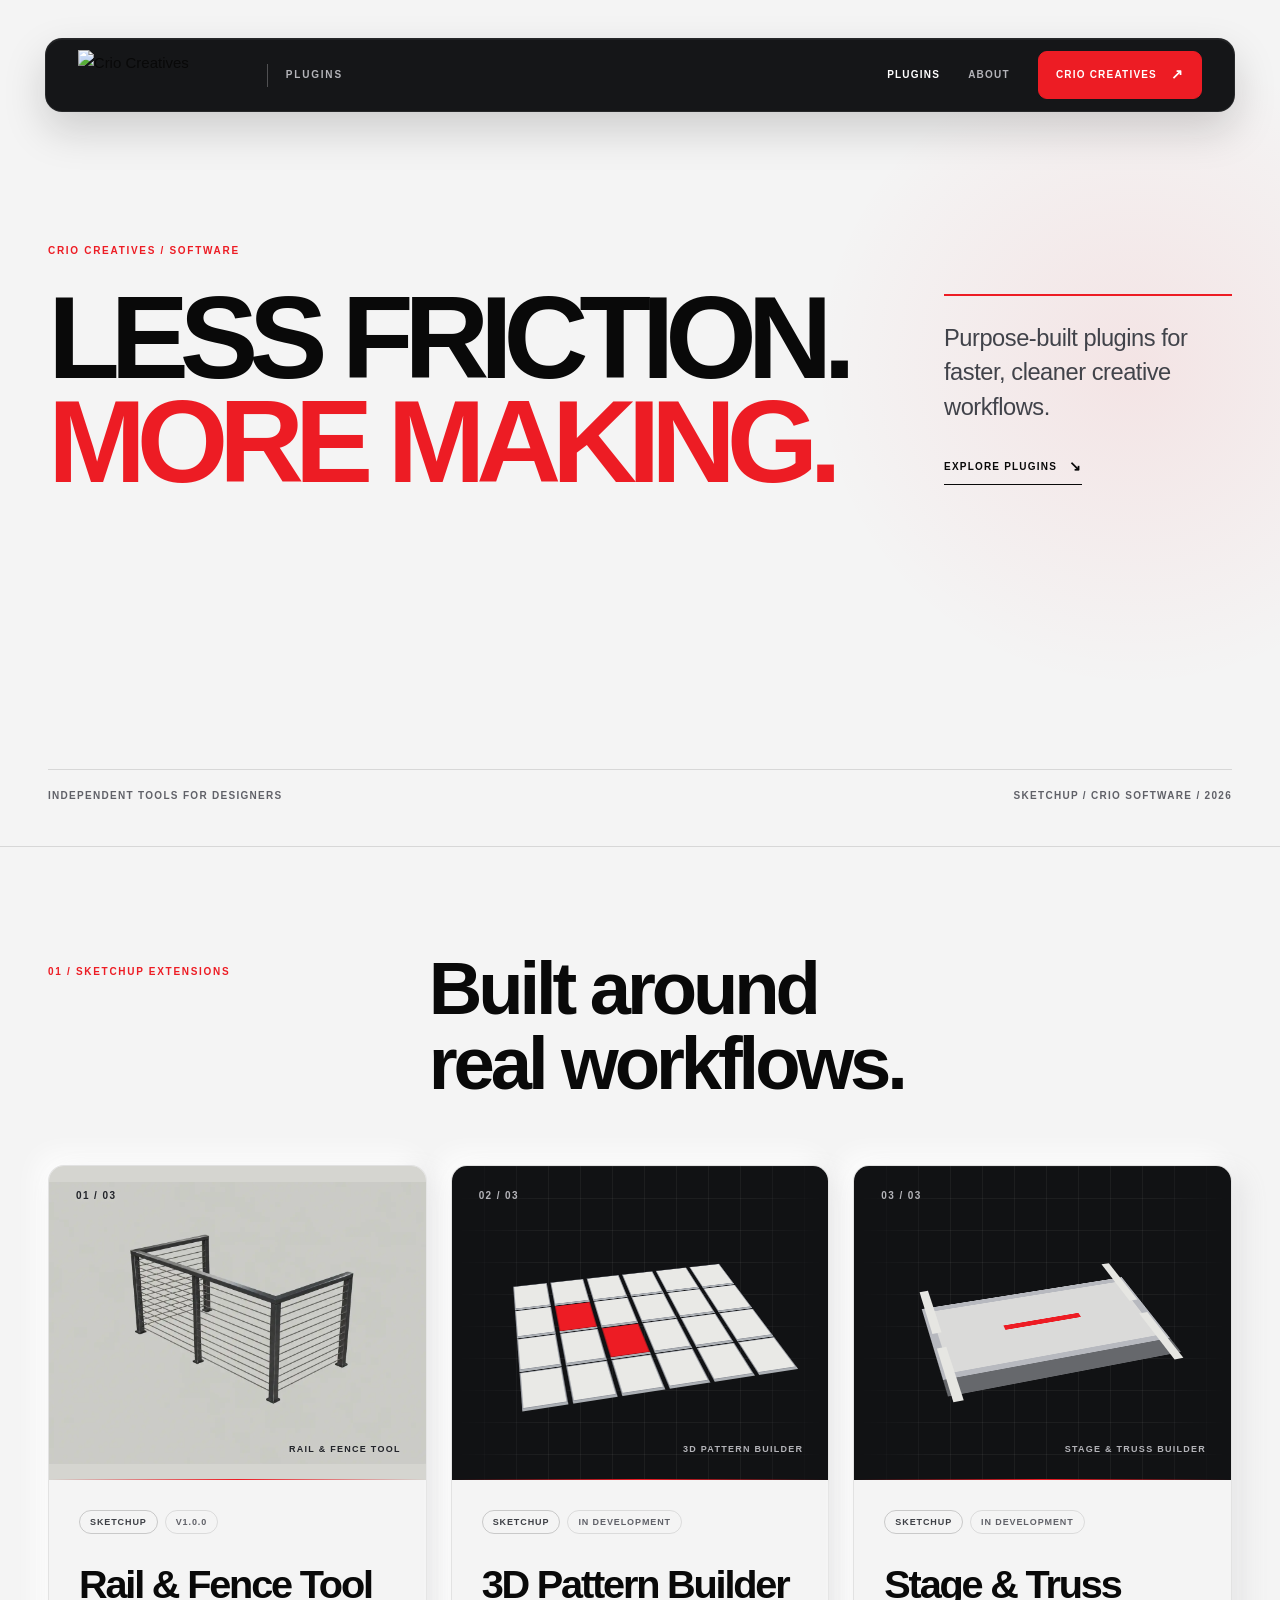
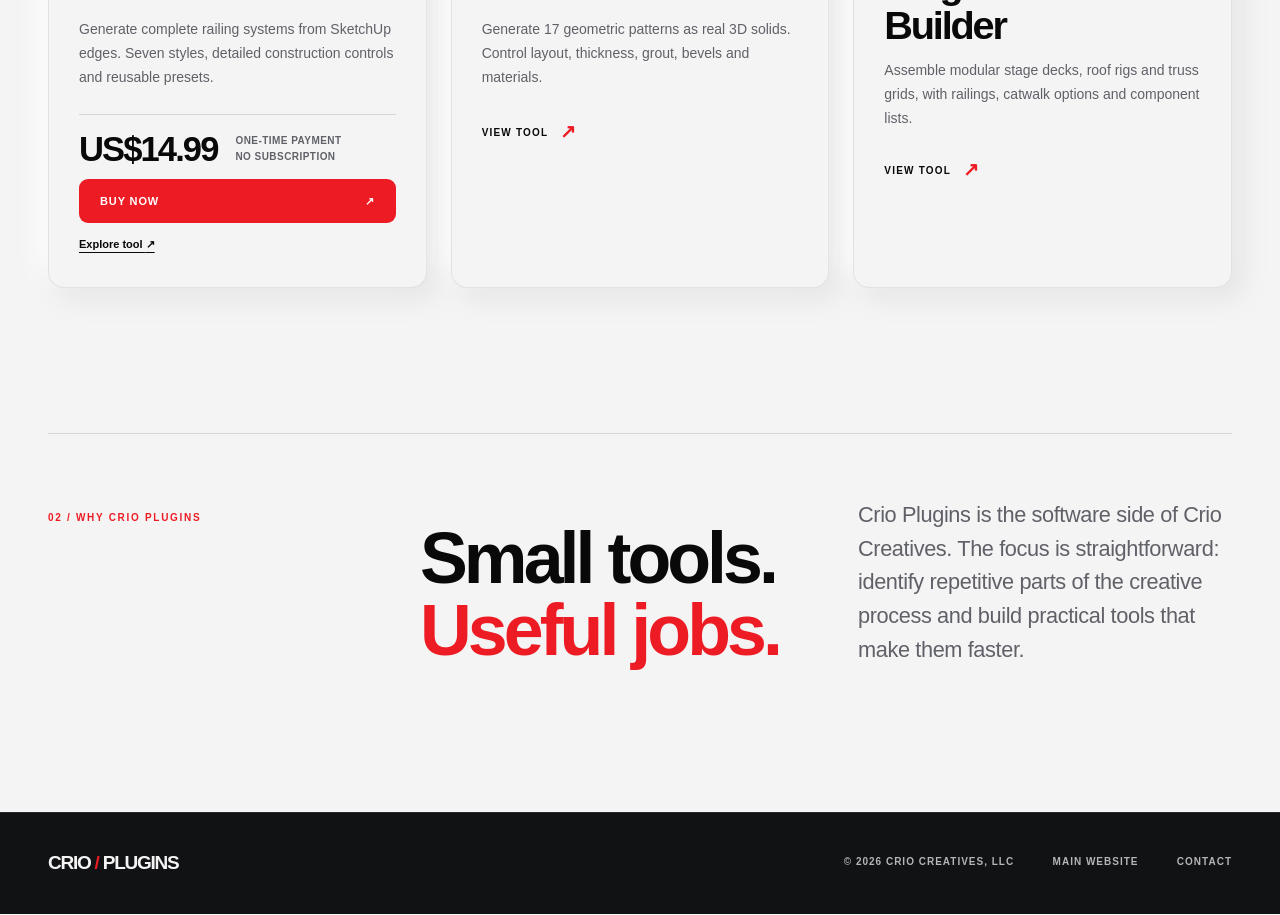
==== commit fc3c3c91: "Rename and expand 3D Pattern Builder and Stage & Truss Builder pages" ====
--- a/index.html
+++ b/index.html
@@ -7,7 +7,7 @@
 <meta name="theme-color" content="#F4F4F4">
 <title>Crio Plugins — SketchUp Workflow Extensions | Crio Creatives</title>
 <link rel="icon" type="image/png" href="https://criocreatives.com/assets/logos/Crio%20Creatives%20Logo%20favicon.png">
-<link rel="stylesheet" href="/style.css?v=6">
+<link rel="stylesheet" href="/style.css?v=7">
 </head>
 <body>
 <a class="skip-link" href="#main">Skip to content</a>
@@ -42,16 +42,16 @@
         <a class="rail-button tool-buy" href="https://buy.stripe.com/3cI5kEahl6Mp1k14q2aVa0h" aria-label="Buy Rail and Fence Tool for 14 dollars and 99 cents, one-time payment">Buy now <span aria-hidden="true">↗</span></a><a class="tool-more" href="/rail-fence-tool/">Explore tool <span aria-hidden="true">↗</span></a></div>
       </div>
     </article>
-    <a class="tool-card" href="/floor-tile-tool/" aria-label="View Floor Tile Tool">
-      <div class="tool-visual tile-visual" aria-hidden="true"><span class="product-number">02 / 03</span><div class="tile-field"><i></i><i></i><i></i><i></i><i></i><i></i><i></i><i></i><i></i><i></i><i></i><i></i><i></i><i></i><i></i><i></i><i></i><i></i><i></i><i></i><i></i><i></i><i></i><i></i></div><span class="visual-label">FLOOR TILE TOOL</span></div>
+    <a class="tool-card" href="/3d-pattern-builder/" aria-label="View 3D Pattern Builder">
+      <div class="tool-visual tile-visual" aria-hidden="true"><span class="product-number">02 / 03</span><div class="tile-field"><i></i><i></i><i></i><i></i><i></i><i></i><i></i><i></i><i></i><i></i><i></i><i></i><i></i><i></i><i></i><i></i><i></i><i></i><i></i><i></i><i></i><i></i><i></i><i></i></div><span class="visual-label">3D PATTERN BUILDER</span></div>
       <div class="tool-info"><div class="tags"><span class="tag">SketchUp</span><span class="tag muted">In development</span></div>
-        <h3>Floor Tile Tool</h3><p>A focused SketchUp tool for building floor-tile layouts without the repetitive manual setup.</p><span class="view">View tool</span>
+        <h3>3D Pattern Builder</h3><p>Generate 17 geometric patterns as real 3D solids. Control layout, thickness, grout, bevels and materials.</p><span class="view">View tool</span>
       </div>
     </a>
-    <a class="tool-card" href="/stage-builder/" aria-label="View Stage Builder">
-      <div class="tool-visual stage-visual" aria-hidden="true"><span class="product-number">03 / 03</span><div class="stage-art"><div class="deck"></div><i></i><i></i><i></i><i></i></div><span class="visual-label">STAGE BUILDER</span></div>
+    <a class="tool-card" href="/stage-truss-builder/" aria-label="View Stage &amp; Truss Builder">
+      <div class="tool-visual stage-visual" aria-hidden="true"><span class="product-number">03 / 03</span><div class="stage-art"><div class="deck"></div><i></i><i></i><i></i><i></i></div><span class="visual-label">STAGE &amp; TRUSS BUILDER</span></div>
       <div class="tool-info"><div class="tags"><span class="tag">SketchUp</span><span class="tag muted">In development</span></div>
-        <h3>Stage Builder</h3><p>A purpose-built SketchUp workflow tool for creating stage layouts faster.</p><span class="view">View tool</span>
+        <h3>Stage &amp; Truss Builder</h3><p>Assemble modular stage decks, roof rigs and truss grids, with railings, catwalk options and component lists.</p><span class="view">View tool</span>
       </div>
     </a>
       </div>
--- a/style.css
+++ b/style.css
@@ -272,4 +272,55 @@
 .rail-preset figcaption{min-height:auto}
 .rail-feature-grid article h3{margin-top:28px}
 .rail-workflow-steps li{gap:25px}
-}+}
+/* Commerce / one-time purchase CTAs */
+.tool-card--available .tool-info{min-height:340px}
+.tool-card--available .tool-visual:focus-visible,.tool-card--available .tool-info a:focus-visible{outline:3px solid var(--red);outline-offset:-3px}
+.tool-card--available .tool-info h3 a:hover,.tool-more:hover,.rail-existing-link:hover{color:var(--red)}
+.tool-purchase{margin-top:auto;padding-top:24px;display:grid;gap:13px}
+.tool-price{display:flex;align-items:center;gap:18px;padding-top:17px;border-top:1px solid var(--line)}
+.tool-price strong{font:700 clamp(27px,2.7vw,37px)/1 var(--display);letter-spacing:-.055em;white-space:nowrap}
+.tool-price span{font:700 10px/1.6 var(--body);color:var(--muted);text-transform:uppercase;letter-spacing:.045em}
+.tool-buy{width:100%;justify-content:space-between;gap:12px}
+.tool-more{font:700 11px/1.5 var(--body);text-decoration:underline;text-underline-offset:4px;align-self:flex-start}
+.hero-offer{display:flex;align-items:center;gap:21px;margin-top:31px}
+.hero-offer strong{font:700 clamp(36px,4.5vw,65px)/1 var(--display);letter-spacing:-.07em}
+.hero-offer span{border-left:1px solid var(--line);padding-left:21px;color:var(--muted);font:400 13px/1.65 var(--body)}
+.hero-offer span b{color:var(--ink)}
+.rail-purchase-note{font:400 12px/1.6 var(--body);color:var(--muted);margin:14px 0 0}
+.rail-mid-cta{display:flex;justify-content:space-between;align-items:end;gap:36px;border-top:1px solid var(--ink);border-bottom:1px solid var(--ink);margin:103px 0 0;padding:40px 0 45px}
+.rail-mid-cta .eyebrow{margin:0 0 14px}
+.rail-mid-cta h2{font:700 clamp(39px,5vw,72px)/1.05 var(--display);letter-spacing:-.06em;margin:0}
+.rail-mid-cta p:not(.eyebrow){max-width:700px;font-size:15px;color:var(--muted);margin:18px 0 0}
+.rail-mid-cta .rail-button{flex-shrink:0}
+.rail-purchase-faq{padding-top:105px}
+.rail-faq-grid{display:grid;grid-template-columns:repeat(2,minmax(0,1fr));border-top:1px solid var(--line);border-left:1px solid var(--line)}
+.rail-faq-grid article{padding:29px 32px 33px;border-right:1px solid var(--line);border-bottom:1px solid var(--line)}
+.rail-faq-grid h3{font-size:clamp(24px,2.35vw,33px);line-height:1.2;margin:0 0 12px}
+.rail-faq-grid p{color:var(--muted);font-size:14px;line-height:1.75;margin:0}
+.rail-faq-grid p strong{color:var(--ink)}
+.rail-purchase-panel{align-items:center}
+.rail-purchase-panel-action{display:flex;flex-direction:column;align-items:flex-end;gap:12px;min-width:230px}
+.rail-panel-price{display:flex;flex-direction:column;align-items:flex-end;gap:2px}
+.rail-panel-price strong{font:700 clamp(33px,4vw,49px)/1 var(--display);letter-spacing:-.055em}
+.rail-panel-price small{font:700 10px/1.6 var(--body);letter-spacing:.11em;text-transform:uppercase;color:var(--muted)}
+.rail-purchase-panel-action .rail-button{min-width:225px}
+.rail-existing-link{font:700 10px/1.6 var(--body);color:var(--muted);text-decoration:underline;text-underline-offset:3px}
+@media(max-width:760px){
+  .rail-mid-cta{margin-top:72px;flex-direction:column;align-items:stretch;gap:26px}
+  .rail-mid-cta .rail-button{align-self:flex-start}
+  .rail-purchase-faq{padding-top:72px}
+}
+@media(max-width:520px){
+  .hero-offer{gap:12px}.hero-offer span{padding-left:12px;font-size:12px}
+  .rail-faq-grid{grid-template-columns:1fr}
+  .rail-purchase-panel-action{align-items:flex-start;width:100%}
+  .rail-panel-price{align-items:flex-start}
+  .rail-purchase-panel-action .rail-button{width:100%}
+}
+
+/* Renamed Crio extension detail-page typography */
+.named-product .product-hero h1{font-size:clamp(62px,8.1vw,125px);line-height:.89}
+.stage-truss-product .product-hero h1{font-size:clamp(63px,7.8vw,119px)}
+@media(max-width:760px){.named-product .product-hero h1{font-size:clamp(54px,11vw,88px)}}
+@media(max-width:520px){.named-product .product-hero h1{font-size:clamp(50px,12.3vw,69px)}.stage-truss-product .product-hero h1{font-size:clamp(48px,12vw,67px)}}
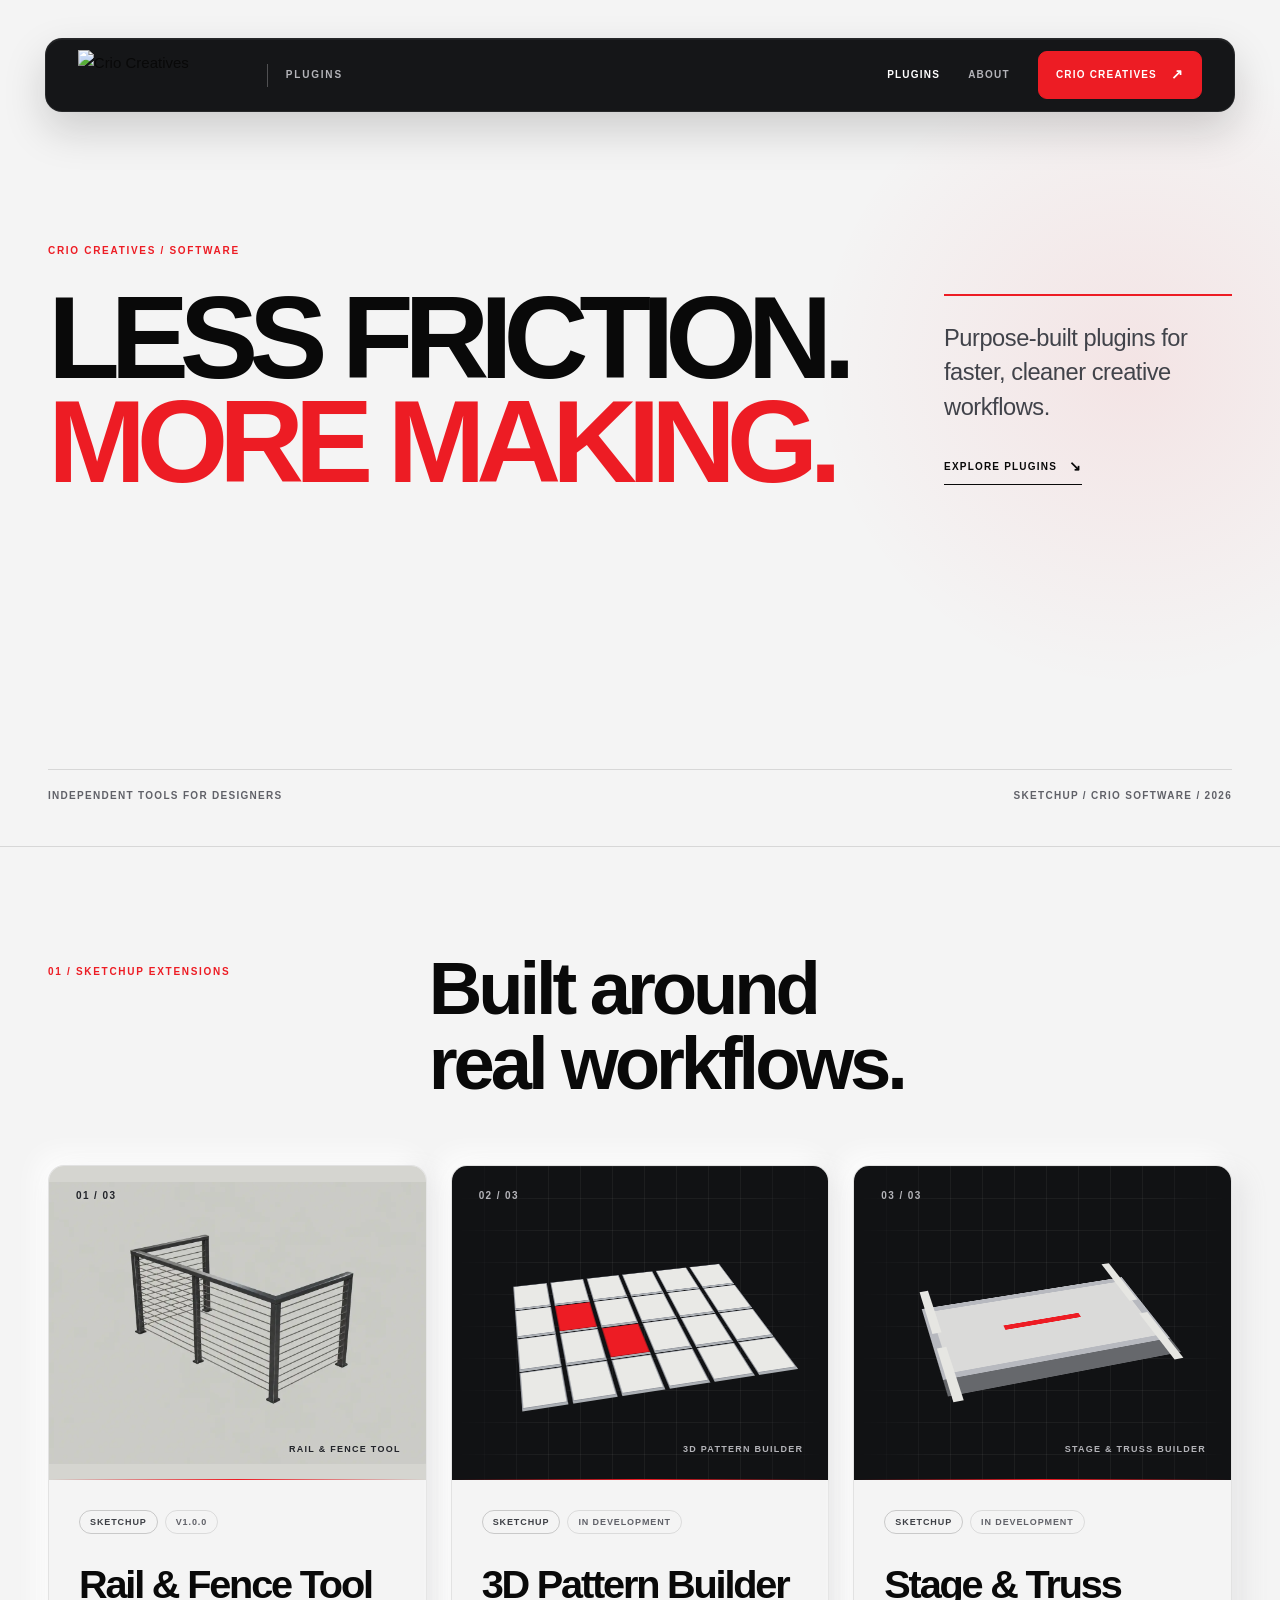
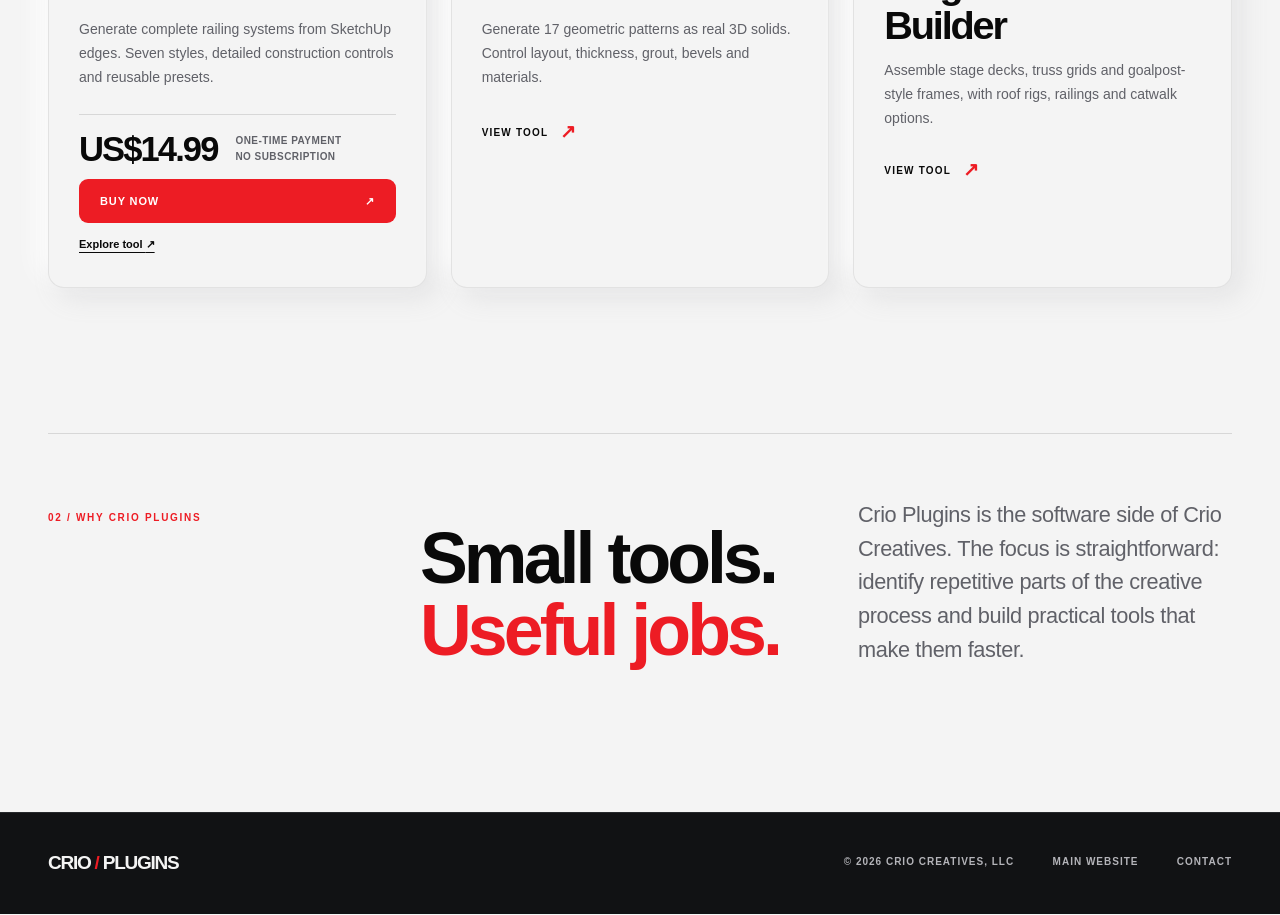
==== commit d84e1101: "Include goalpost-style truss structures in Stage & Truss Builder copy" ====
--- a/index.html
+++ b/index.html
@@ -51,7 +51,7 @@
     <a class="tool-card" href="/stage-truss-builder/" aria-label="View Stage &amp; Truss Builder">
       <div class="tool-visual stage-visual" aria-hidden="true"><span class="product-number">03 / 03</span><div class="stage-art"><div class="deck"></div><i></i><i></i><i></i><i></i></div><span class="visual-label">STAGE &amp; TRUSS BUILDER</span></div>
       <div class="tool-info"><div class="tags"><span class="tag">SketchUp</span><span class="tag muted">In development</span></div>
-        <h3>Stage &amp; Truss Builder</h3><p>Assemble modular stage decks, roof rigs and truss grids, with railings, catwalk options and component lists.</p><span class="view">View tool</span>
+        <h3>Stage &amp; Truss Builder</h3><p>Assemble stage decks, truss grids and goalpost-style frames, with roof rigs, railings and catwalk options.</p><span class="view">View tool</span>
       </div>
     </a>
       </div>
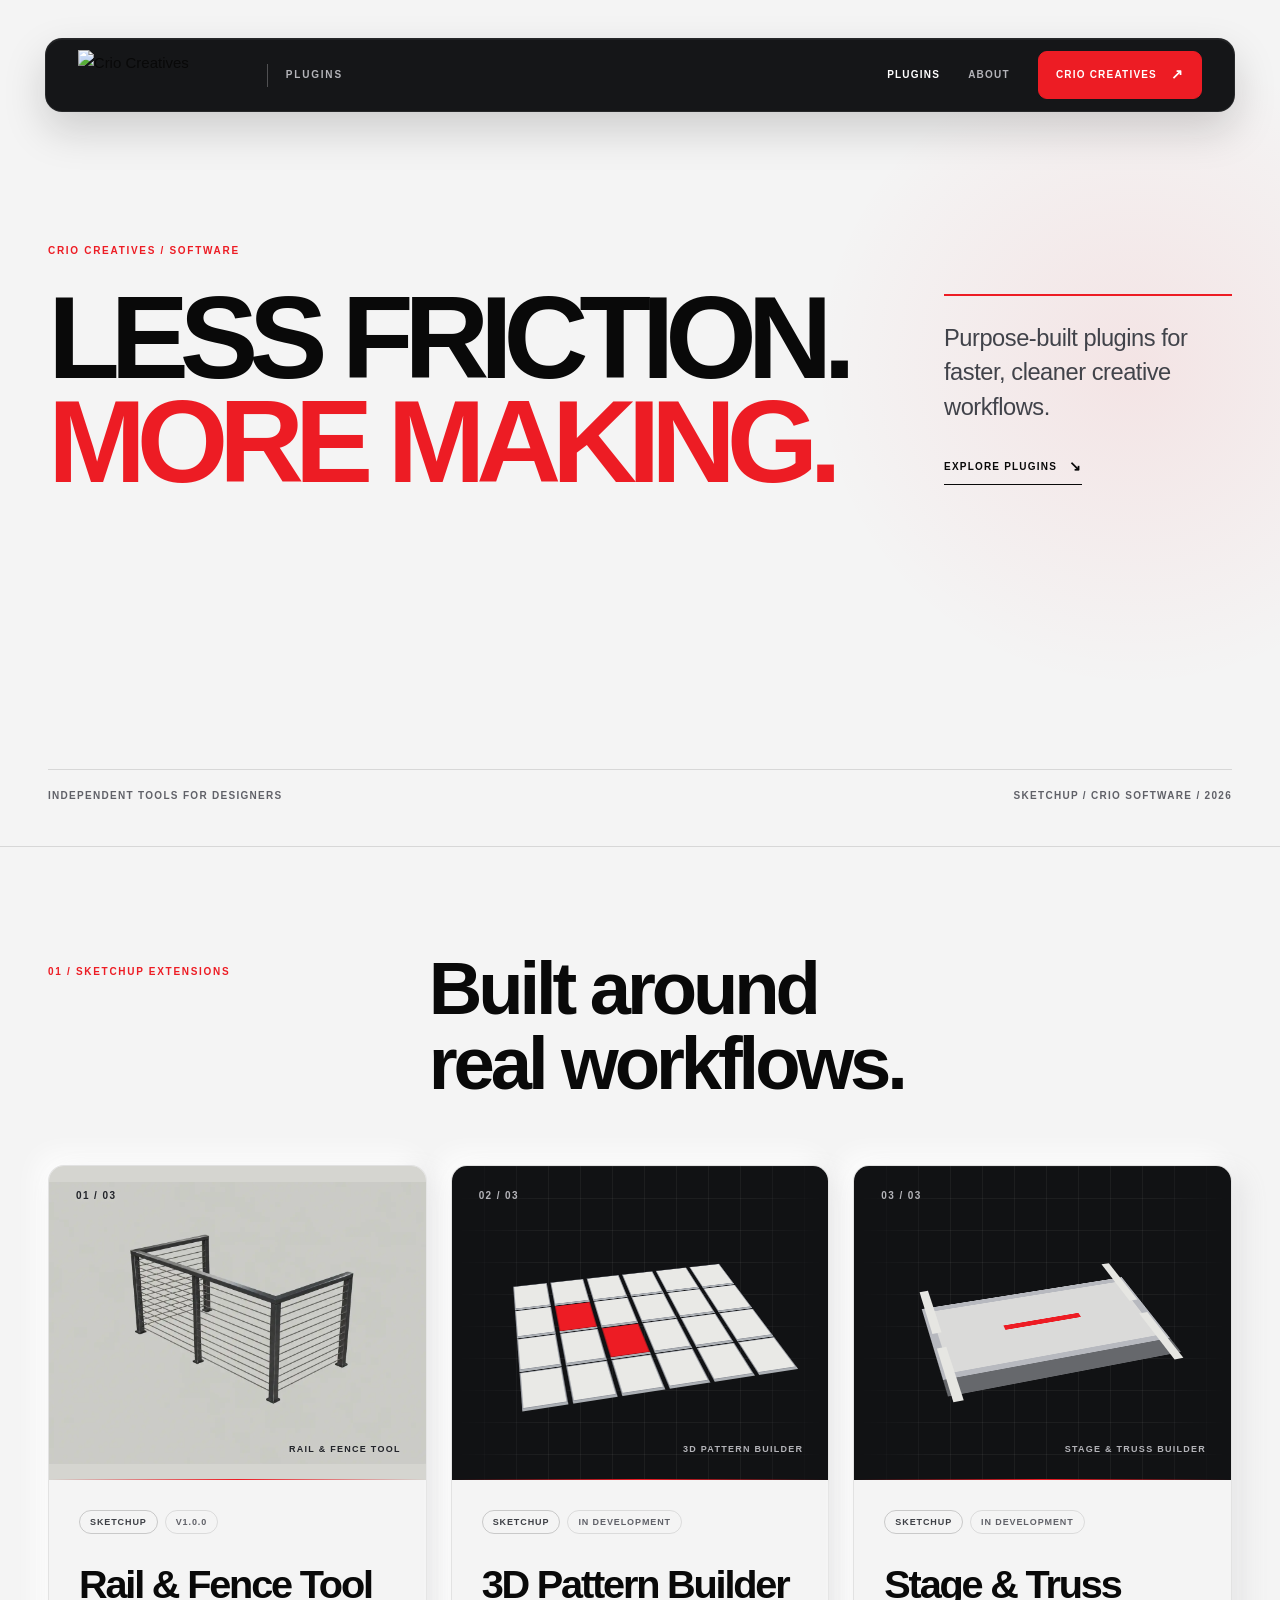
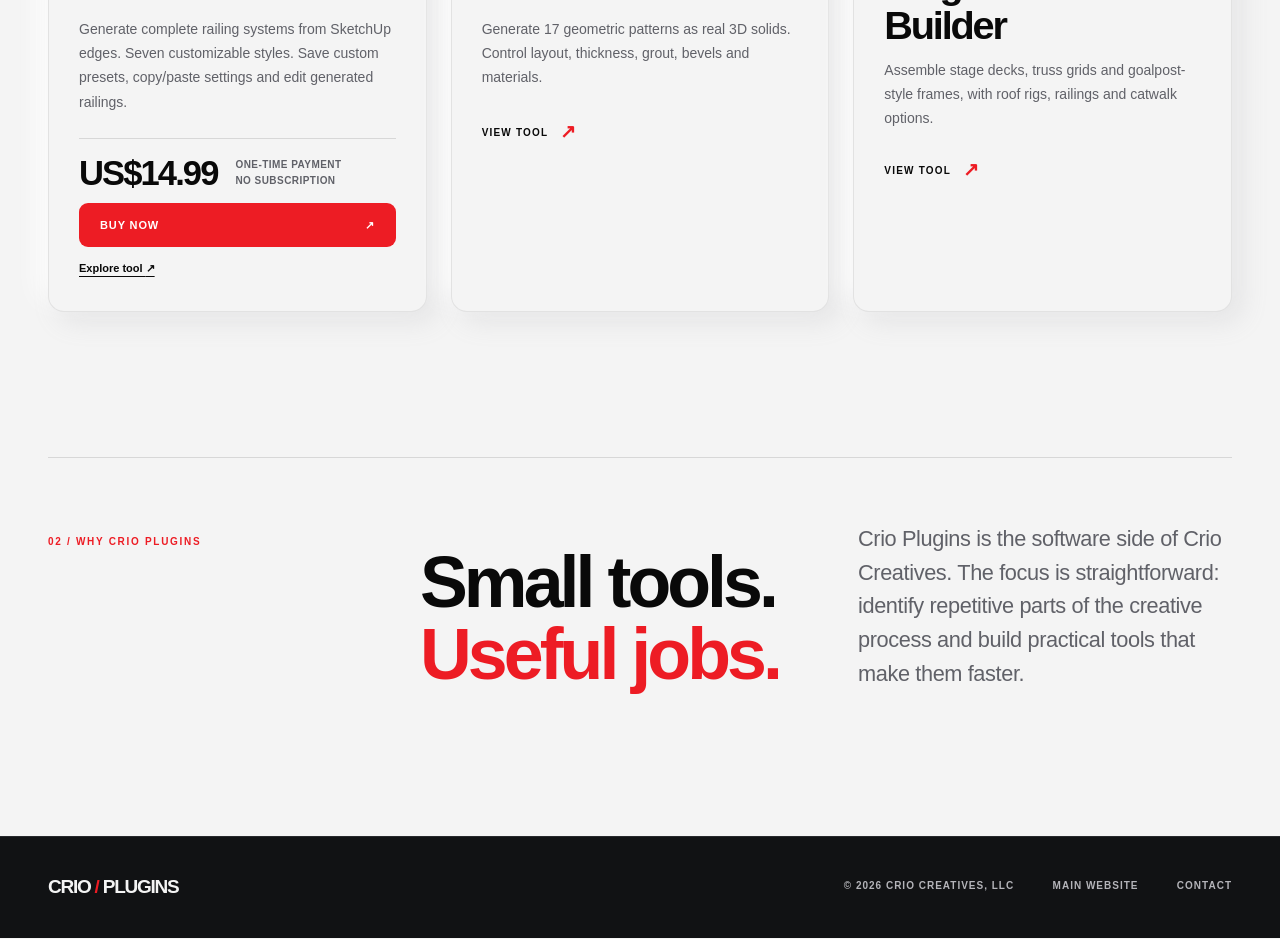
==== commit 48b81487: "Highlight customizable rail styles and editing on storefront card" ====
--- a/index.html
+++ b/index.html
@@ -37,7 +37,7 @@
     <article class="tool-card tool-card--available" aria-label="Rail & Fence Tool — US$14.99 one-time purchase">
       <a class="tool-visual tool-visual--photo" href="/rail-fence-tool/" aria-label="Explore Rail & Fence Tool"><span class="product-number">01 / 03</span><img class="card-product-image" src="/assets/rail-fence/cable-railing.webp" alt="Rail & Fence Tool cable railing example" loading="lazy" decoding="async"><span class="visual-label">RAIL &amp; FENCE TOOL</span></a>
       <div class="tool-info"><div class="tags"><span class="tag">SketchUp</span><span class="tag muted">v1.0.0</span></div>
-        <h3><a href="/rail-fence-tool/">Rail &amp; Fence Tool</a></h3><p>Generate complete railing systems from SketchUp edges. Seven styles, detailed construction controls and reusable presets.</p>
+        <h3><a href="/rail-fence-tool/">Rail &amp; Fence Tool</a></h3><p>Generate complete railing systems from SketchUp edges. Seven customizable styles. Save custom presets, copy/paste settings and edit generated railings.</p>
         <div class="tool-purchase"><div class="tool-price"><strong>US$14.99</strong><span>One-time payment<br>No subscription</span></div>
         <a class="rail-button tool-buy" href="https://buy.stripe.com/3cI5kEahl6Mp1k14q2aVa0h" aria-label="Buy Rail and Fence Tool for 14 dollars and 99 cents, one-time payment">Buy now <span aria-hidden="true">↗</span></a><a class="tool-more" href="/rail-fence-tool/">Explore tool <span aria-hidden="true">↗</span></a></div>
       </div>
--- a/style.css
+++ b/style.css
@@ -223,7 +223,7 @@
 .rail-button{display:inline-flex;align-items:center;justify-content:center;border-radius:9px;background:var(--red);color:#fff;padding:15px 21px;font:700 11px/1.3 var(--body);text-transform:uppercase;letter-spacing:.08em;transition:background .2s,transform .2s}
 .rail-button:hover{background:#cb1620;transform:translateY(-2px)}
 .rail-hero-visual{margin-top:76px;background:#d5d5d0;border-radius:15px;overflow:hidden;border:1px solid var(--line)}
-.rail-hero-visual img{width:100%;max-height:660px;object-fit:contain;object-position:center}
+.rail-hero-visual img{display:block;width:100%;height:clamp(310px,45vw,600px);max-height:none;object-fit:cover;object-position:center}
 .rail-visual-credit{display:flex;justify-content:space-between;gap:20px;padding:15px 25px;background:#161719;color:#dbdcde;text-transform:uppercase;letter-spacing:.13em;font:700 10px/1.4 var(--body)}
 .rail-intro{display:grid;grid-template-columns:.6fr 1.5fr;gap:70px;padding:105px 0;border-bottom:1px solid var(--line)}
 .rail-intro h2,.rail-section-heading h2{font-size:clamp(40px,5.2vw,76px);line-height:1.05;margin:0;letter-spacing:-.06em}
@@ -260,7 +260,7 @@
 .rail-product .rail-product-hero h1{font-size:clamp(58px,12vw,96px)}
 .rail-section-heading,.rail-intro{grid-template-columns:1fr;gap:15px}
 .rail-intro{padding:72px 0}.rail-presets-section,.rail-capabilities,.rail-workflow{padding-top:72px}
-.rail-hero-visual{margin-top:54px}.rail-visual-credit{font-size:9px}
+.rail-hero-visual{margin-top:40px}.rail-hero-visual img{height:clamp(190px,57vw,310px)}.rail-visual-credit{font-size:9px}
 .rail-preset-grid{gap:17px}.rail-feature-grid article{padding:26px 23px 32px}
 .rail-workflow-steps{gap:15px}
 }
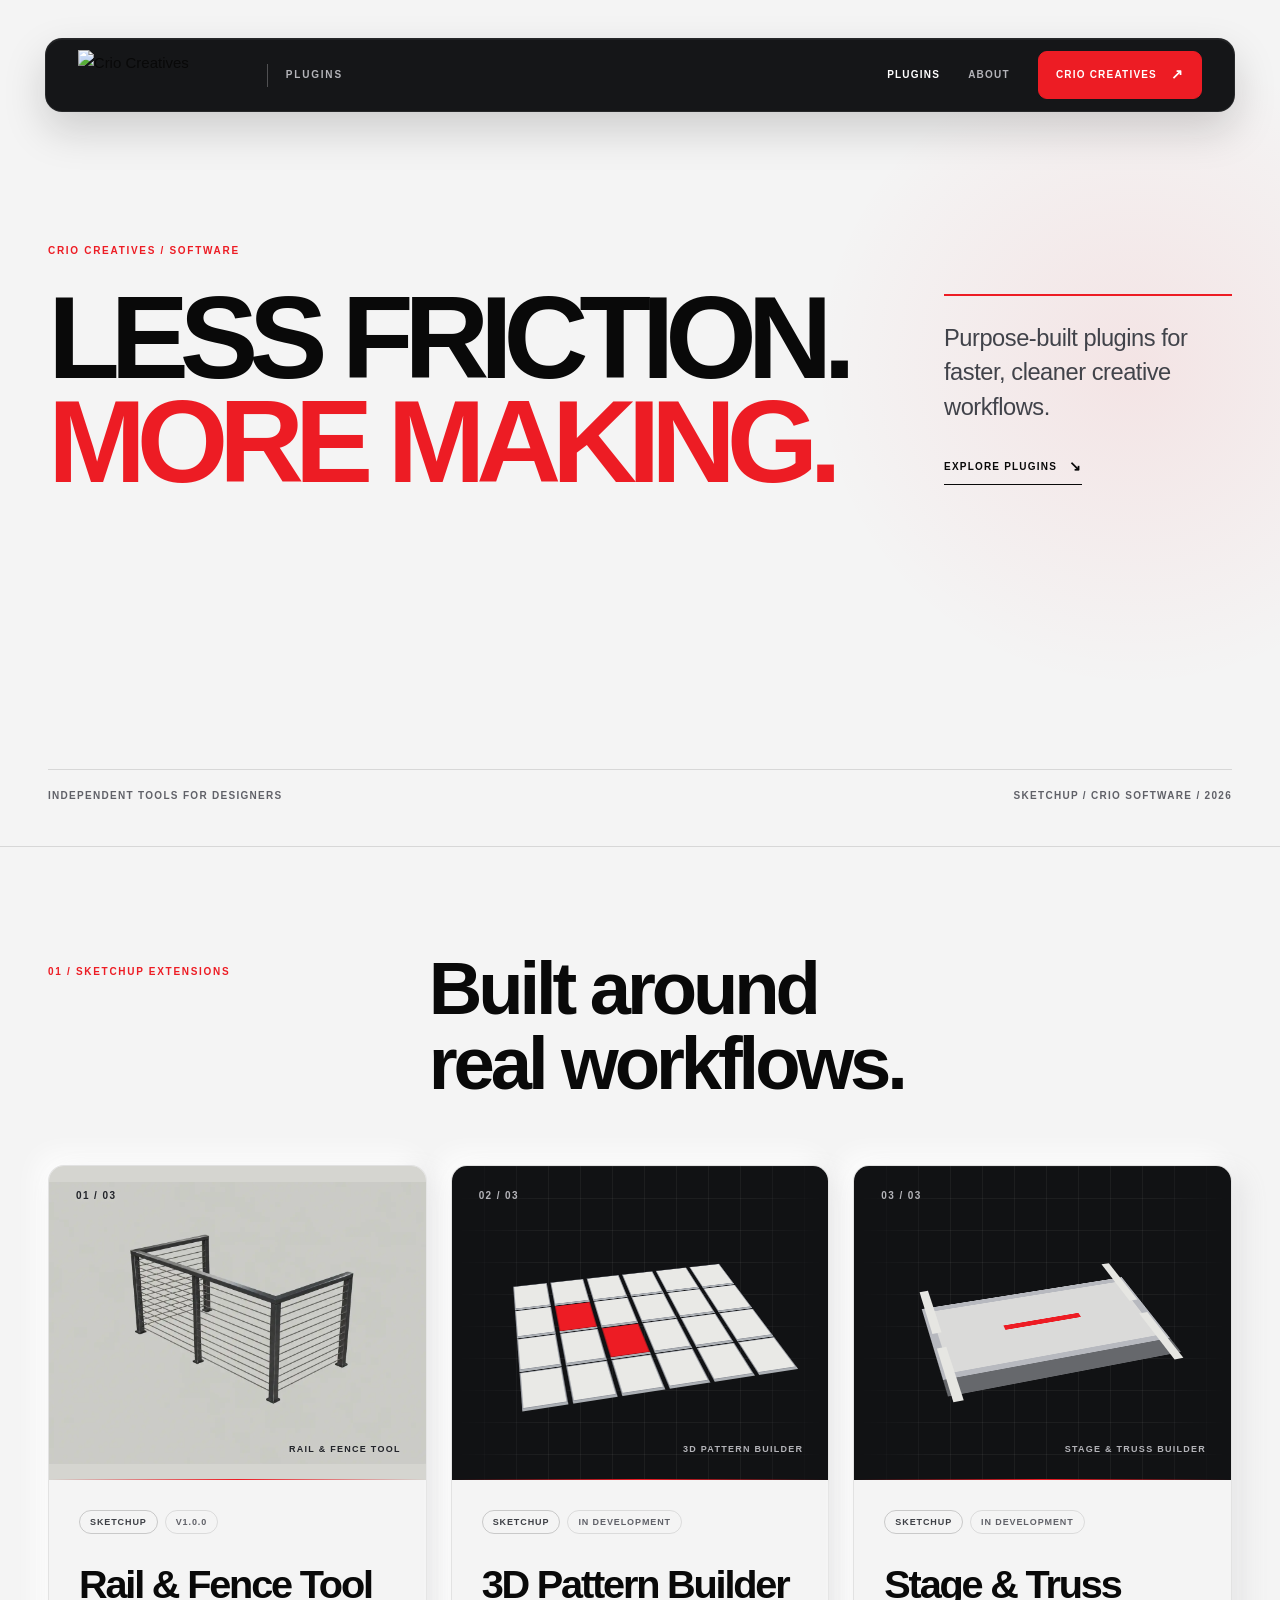
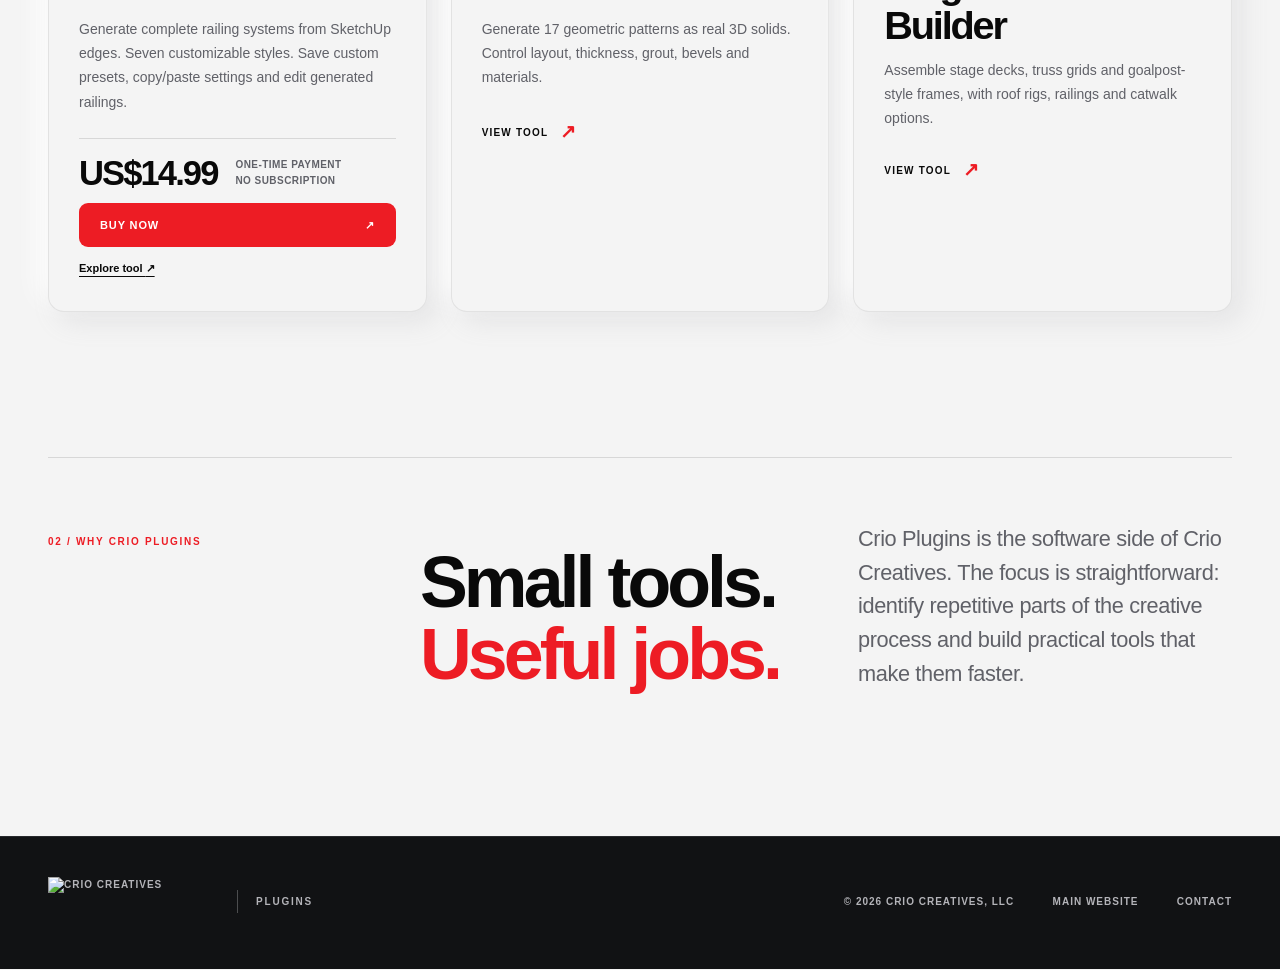
==== commit e0f77900: "Reuse Crio header logo and Plugins label in all page footers" ====
--- a/index.html
+++ b/index.html
@@ -64,7 +64,7 @@
     </div></div>
   </section>
 </main>
-<footer><div class="frame footer-inner"><a href="/" class="footer-wordmark" aria-label="Crio Plugins home">CRIO <i>/</i> PLUGINS</a><div class="footer-meta"><span>© 2026 Crio Creatives, LLC</span><a href="https://criocreatives.com/">Main website</a><a href="https://criocreatives.com/#contact">Contact</a></div></div></footer>
+<footer><div class="frame footer-inner"><a class="brand footer-brand" href="/" aria-label="Crio Plugins home"><img class="header-logo" src="https://criocreatives.com/assets/logos/Crio%20Creatives%20Logo%20wide%20white.svg" alt="Crio Creatives"><span class="brand-section">Plugins</span></a><div class="footer-meta"><span>© 2026 Crio Creatives, LLC</span><a href="https://criocreatives.com/">Main website</a><a href="https://criocreatives.com/#contact">Contact</a></div></div></footer>
 <script src="/site.js?v=3"></script>
 <!-- LibreCounter analytics preserved -->
 <img src="https://librecounter.org/hidden.svg" referrerpolicy="unsafe-url" alt="" width="1" height="1" style="position:absolute;width:1px;height:1px;overflow:hidden;clip:rect(0 0 0 0);white-space:nowrap">
